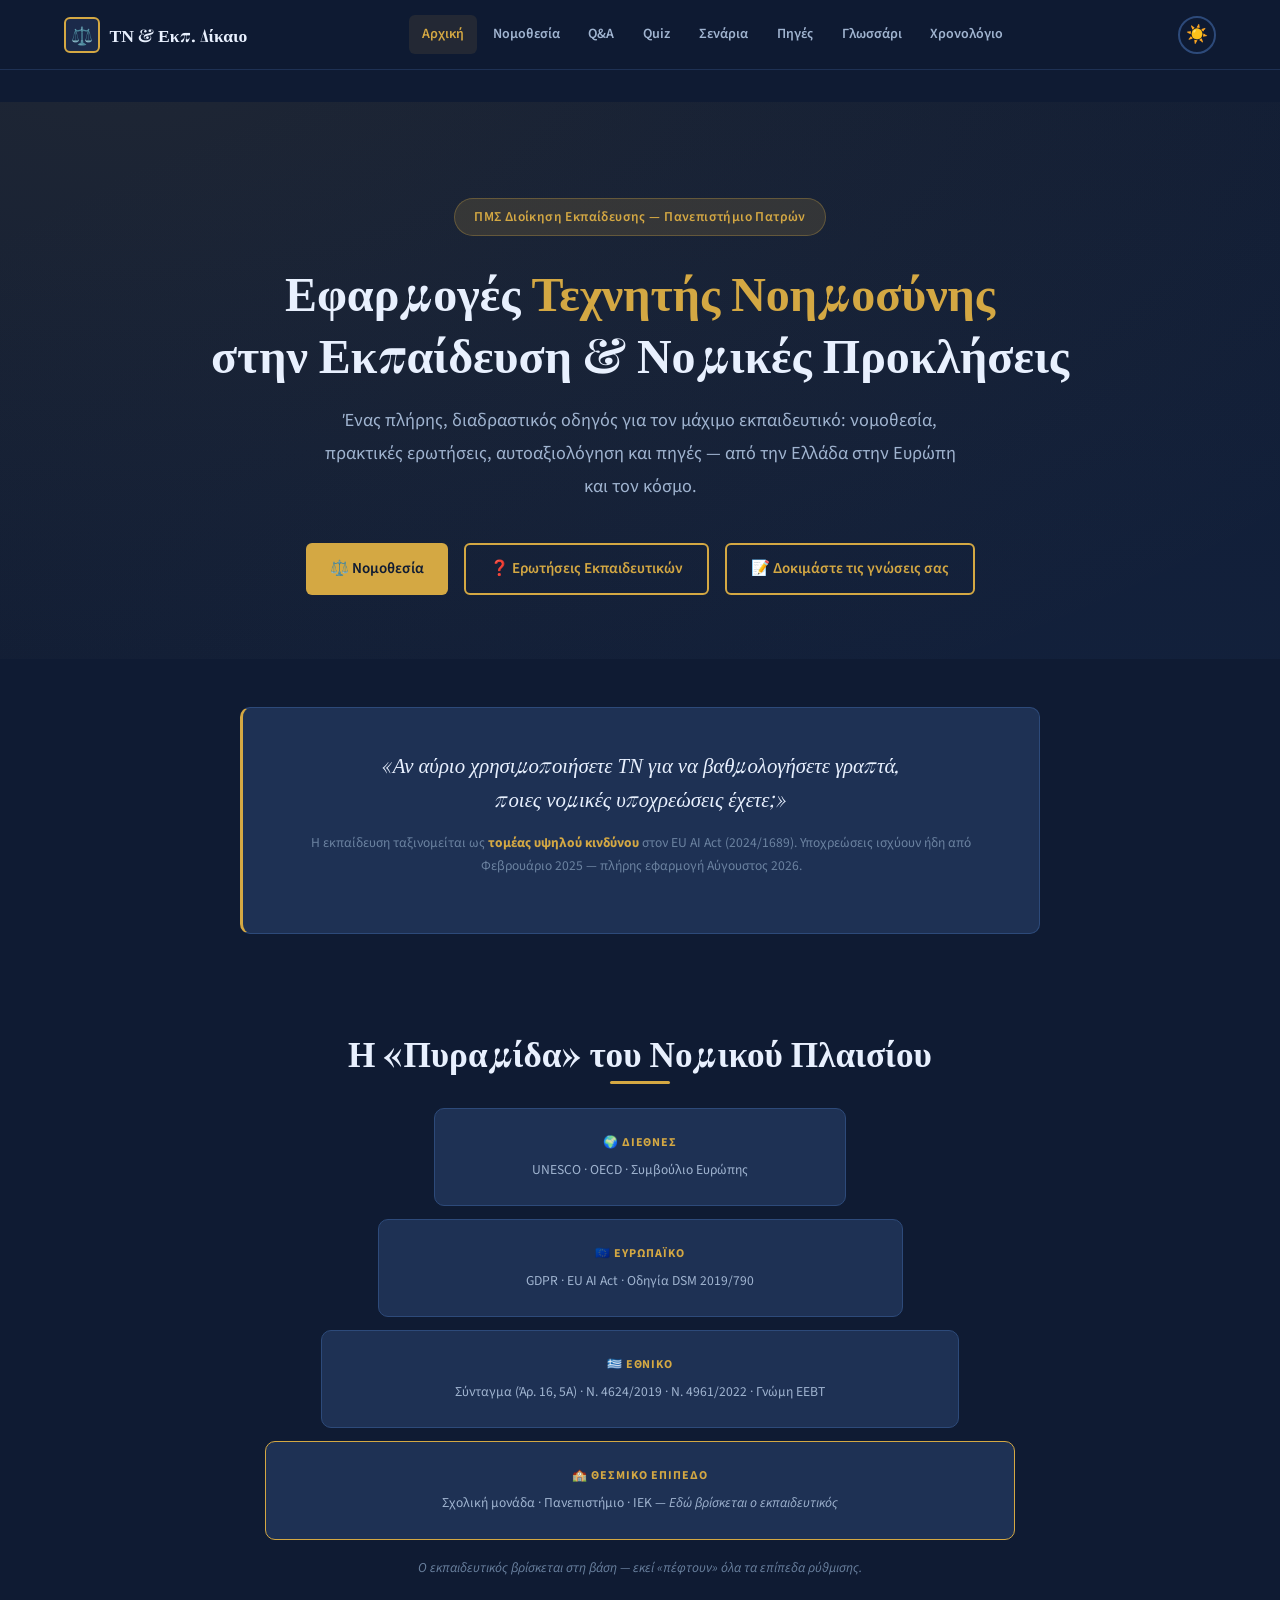
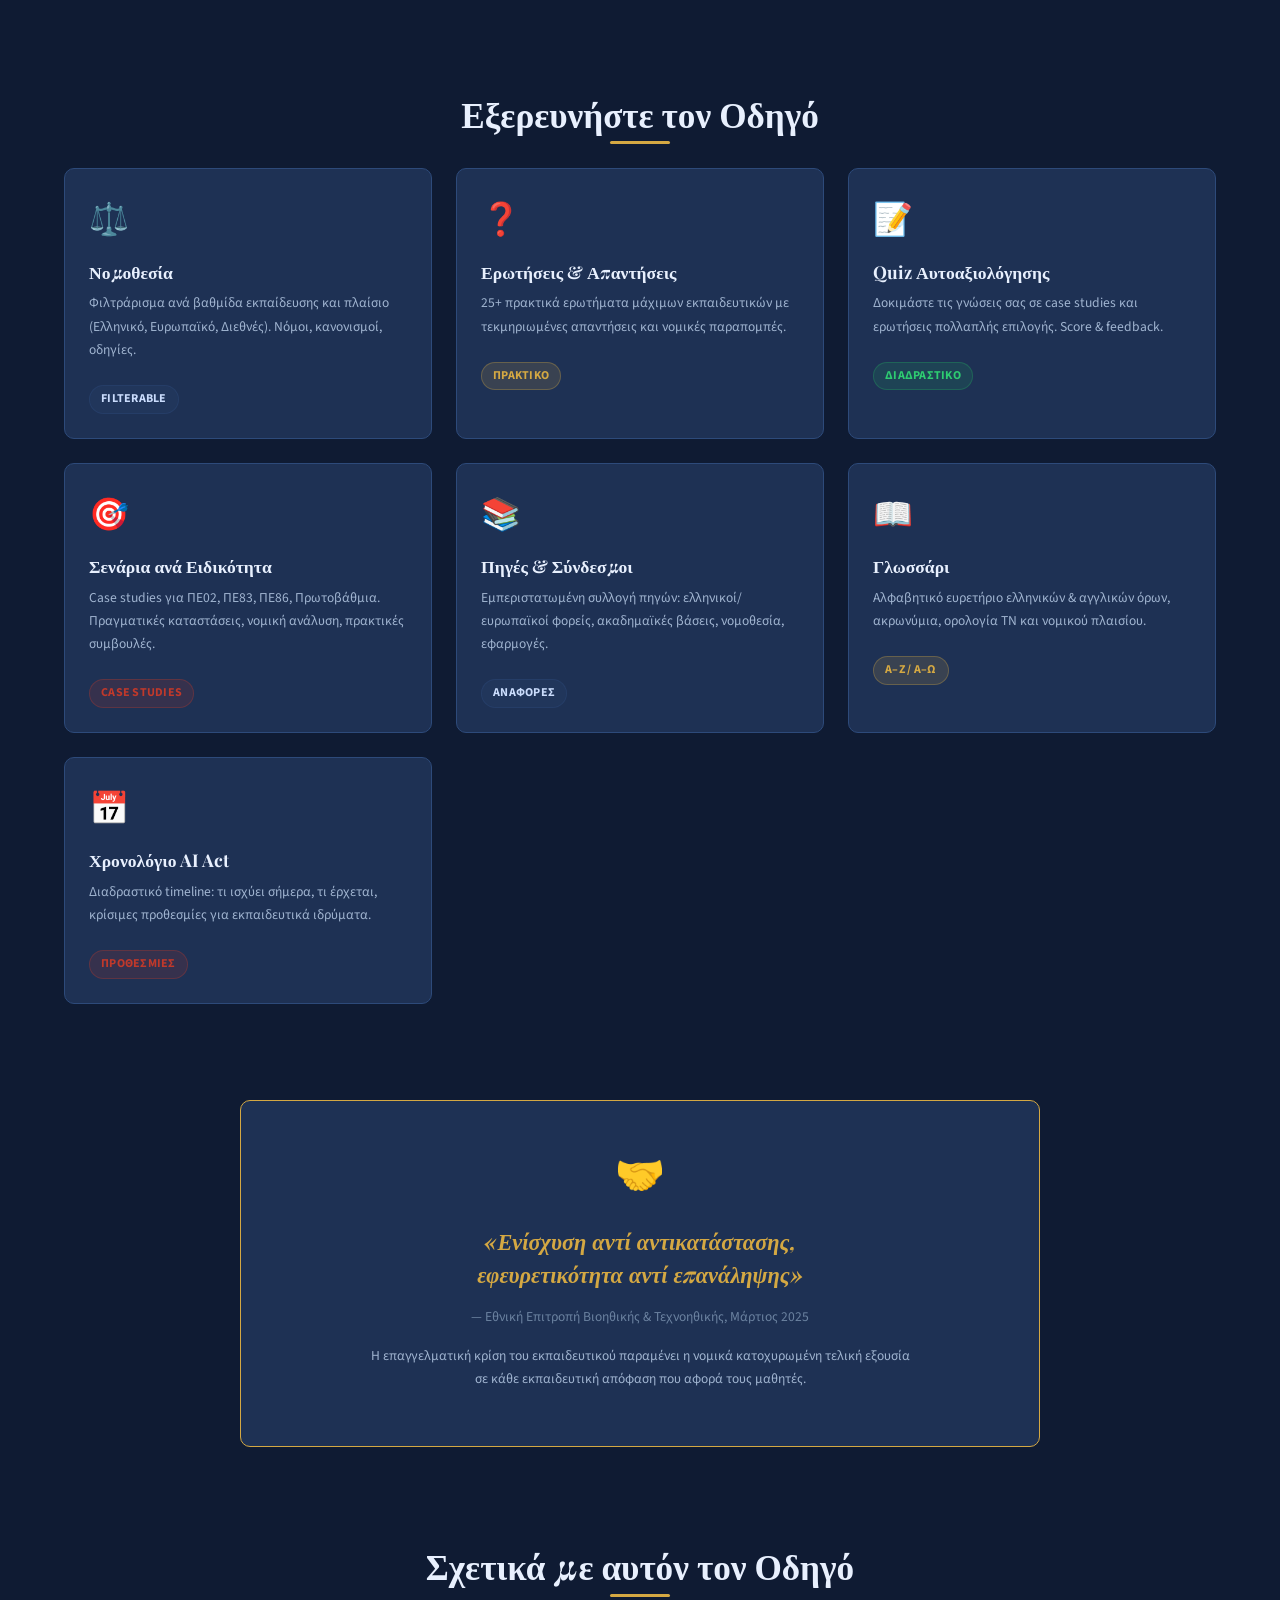
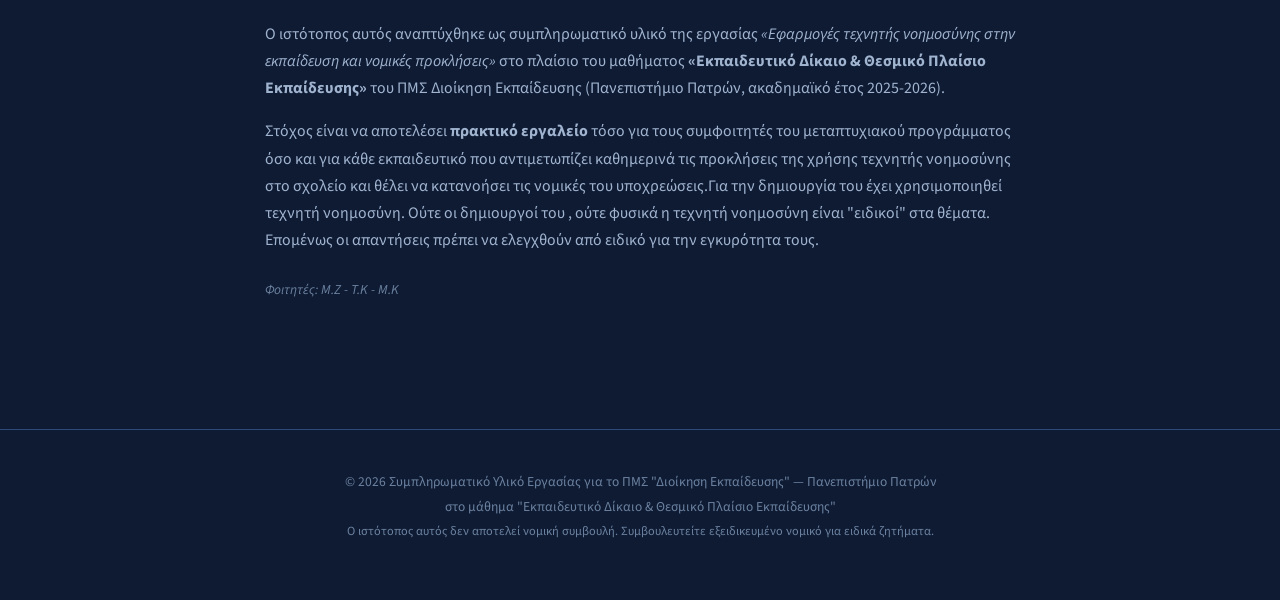
==== index.html @ 57ab8be8 "new update" ====
<!DOCTYPE html>
<html lang="el" data-theme="dark">
<head>
  <meta charset="UTF-8">
  <meta name="viewport" content="width=device-width, initial-scale=1.0">
  <title>ΤΝ & Εκπαιδευτικό Δίκαιο — Οδηγός για τον Μάχιμο Εκπαιδευτικό</title>
  <meta name="description" content="Διαδραστικός οδηγός νομικού πλαισίου τεχνητής νοημοσύνης στην εκπαίδευση. Νομοθεσία, Q&A, Quiz, Γλωσσάρι, Πηγές.">
  <link rel="stylesheet" href="css/style.css">
</head>
<body>

  <!-- ===== HEADER ===== -->
  <header class="site-header">
    <div class="header-inner">
      <a href="index.html" class="logo">
        <span class="logo-icon">⚖️</span>
        <span>ΤΝ & Εκπ. Δίκαιο</span>
      </a>
      <nav class="main-nav">
        <a href="index.html" class="active">Αρχική</a>
        <a href="legislation.html">Νομοθεσία</a>
        <a href="qa.html">Q&A</a>
        <a href="quiz.html">Quiz</a>
        <a href="scenarios.html">Σενάρια</a>
        <a href="resources.html">Πηγές</a>
        <a href="glossary.html">Γλωσσάρι</a>
        <a href="timeline.html">Χρονολόγιο</a>
      </nav>
      <button class="theme-toggle" aria-label="Εναλλαγή θέματος">☀️</button>
      <button class="hamburger" aria-label="Μενού">
        <span></span><span></span><span></span>
      </button>
    </div>
  </header>

  <!-- ===== ΚΥΡΙΟ ΠΕΡΙΕΧΟΜΕΝΟ ===== -->
  <main class="page-content">

    <!-- HERO -->
    <section class="hero">
      <div class="container hero-content">
        <div class="hero-badge">ΠΜΣ Διοίκηση Εκπαίδευσης — Πανεπιστήμιο Πατρών</div>
        <h1>Εφαρμογές <span class="highlight">Τεχνητής Νοημοσύνης</span><br>στην Εκπαίδευση &amp; Νομικές Προκλήσεις</h1>
        <p class="hero-subtitle">
          Ένας πλήρης, διαδραστικός οδηγός για τον μάχιμο εκπαιδευτικό: νομοθεσία, πρακτικές ερωτήσεις,
          αυτοαξιολόγηση και πηγές — από την Ελλάδα στην Ευρώπη και τον κόσμο.
        </p>
        <div style="display: flex; gap: 1rem; justify-content: center; flex-wrap: wrap;">
          <a href="legislation.html" class="btn btn-primary">⚖️ Νομοθεσία</a>
          <a href="qa.html" class="btn btn-outline">❓ Ερωτήσεις Εκπαιδευτικών</a>
          <a href="quiz.html" class="btn btn-outline">📝 Δοκιμάστε τις γνώσεις σας</a>
        </div>
      </div>
    </section>

    <!-- ΕΡΩΤΗΜΑ-ΠΡΟΚΛΗΣΗ -->
    <section class="section">
      <div class="container">
        <div class="card card-accent fade-in" style="max-width: 800px; margin: 0 auto; text-align: center; padding: 2.5rem;">
          <p style="font-family: var(--font-display); font-size: 1.3rem; font-style: italic; color: var(--text-primary); line-height: 1.6; margin-bottom: 1rem;">
            «Αν αύριο χρησιμοποιήσετε ΤΝ για να βαθμολογήσετε γραπτά,<br>ποιες νομικές υποχρεώσεις έχετε;»
          </p>
          <p class="text-sm text-muted">
            Η εκπαίδευση ταξινομείται ως <strong class="text-gold">τομέας υψηλού κινδύνου</strong> στον EU AI Act (2024/1689).
            Υποχρεώσεις ισχύουν ήδη από Φεβρουάριο 2025 — πλήρης εφαρμογή Αύγουστος 2026.
          </p>
        </div>
      </div>
    </section>

    <!-- ΠΥΡΑΜΙΔΑ ΝΟΜΙΚΟΥ ΠΛΑΙΣΙΟΥ -->
    <section class="section">
      <div class="container">
        <h2 class="section-title centered fade-in">Η «Πυραμίδα» του Νομικού Πλαισίου</h2>
        <div class="fade-in" style="max-width: 750px; margin: 0 auto;">
          <!-- Επίπεδα πυραμίδας -->
          <div style="display: flex; flex-direction: column; gap: 0.8rem; align-items: center;">
            <!-- Διεθνές -->
            <div class="card" style="width: 55%; text-align: center; border-color: var(--mid-blue);">
              <div style="font-size: 0.75rem; font-weight: 700; color: var(--gold); text-transform: uppercase; letter-spacing: 0.08em; margin-bottom: 0.3rem;">🌍 Διεθνές</div>
              <div class="text-sm" style="color: var(--text-secondary);">UNESCO · OECD · Συμβούλιο Ευρώπης</div>
            </div>
            <!-- Ευρωπαϊκό -->
            <div class="card" style="width: 70%; text-align: center; border-color: var(--mid-blue);">
              <div style="font-size: 0.75rem; font-weight: 700; color: var(--gold); text-transform: uppercase; letter-spacing: 0.08em; margin-bottom: 0.3rem;">🇪🇺 Ευρωπαϊκό</div>
              <div class="text-sm" style="color: var(--text-secondary);">GDPR · EU AI Act · Οδηγία DSM 2019/790</div>
            </div>
            <!-- Εθνικό -->
            <div class="card" style="width: 85%; text-align: center; border-color: var(--mid-blue);">
              <div style="font-size: 0.75rem; font-weight: 700; color: var(--gold); text-transform: uppercase; letter-spacing: 0.08em; margin-bottom: 0.3rem;">🇬🇷 Εθνικό</div>
              <div class="text-sm" style="color: var(--text-secondary);">Σύνταγμα (Άρ. 16, 5Α) · Ν. 4624/2019 · Ν. 4961/2022 · Γνώμη ΕΕΒΤ</div>
            </div>
            <!-- Θεσμικό -->
            <div class="card" style="width: 100%; text-align: center; border-color: var(--gold);">
              <div style="font-size: 0.75rem; font-weight: 700; color: var(--gold); text-transform: uppercase; letter-spacing: 0.08em; margin-bottom: 0.3rem;">🏫 Θεσμικό Επίπεδο</div>
              <div class="text-sm" style="color: var(--text-secondary);">Σχολική μονάδα · Πανεπιστήμιο · ΙΕΚ — <em>Εδώ βρίσκεται ο εκπαιδευτικός</em></div>
            </div>
          </div>
          <p class="text-sm text-muted text-center mt-2" style="font-style: italic;">
            Ο εκπαιδευτικός βρίσκεται στη βάση — εκεί «πέφτουν» όλα τα επίπεδα ρύθμισης.
          </p>
        </div>
      </div>
    </section>

    <!-- ΕΝΟΤΗΤΕΣ ΠΛΟΗΓΗΣΗΣ -->
    <section class="section">
      <div class="container">
        <h2 class="section-title centered fade-in">Εξερευνήστε τον Οδηγό</h2>
        <div class="card-grid-3 stagger">

          <!-- Νομοθεσία -->
          <a href="legislation.html" class="card" style="text-decoration: none;">
            <div style="font-size: 2rem; margin-bottom: 0.8rem;">⚖️</div>
            <h3 style="font-size: 1.1rem; margin-bottom: 0.5rem;">Νομοθεσία</h3>
            <p class="text-sm">Φιλτράρισμα ανά βαθμίδα εκπαίδευσης και πλαίσιο (Ελληνικό, Ευρωπαϊκό, Διεθνές). Νόμοι, κανονισμοί, οδηγίες.</p>
            <span class="badge badge-info mt-1">Filterable</span>
          </a>

          <!-- Q&A -->
          <a href="qa.html" class="card" style="text-decoration: none;">
            <div style="font-size: 2rem; margin-bottom: 0.8rem;">❓</div>
            <h3 style="font-size: 1.1rem; margin-bottom: 0.5rem;">Ερωτήσεις & Απαντήσεις</h3>
            <p class="text-sm">25+ πρακτικά ερωτήματα μάχιμων εκπαιδευτικών με τεκμηριωμένες απαντήσεις και νομικές παραπομπές.</p>
            <span class="badge badge-obligation mt-1">Πρακτικό</span>
          </a>

          <!-- Quiz -->
          <a href="quiz.html" class="card" style="text-decoration: none;">
            <div style="font-size: 2rem; margin-bottom: 0.8rem;">📝</div>
            <h3 style="font-size: 1.1rem; margin-bottom: 0.5rem;">Quiz Αυτοαξιολόγησης</h3>
            <p class="text-sm">Δοκιμάστε τις γνώσεις σας σε case studies και ερωτήσεις πολλαπλής επιλογής. Score & feedback.</p>
            <span class="badge badge-green mt-1">Διαδραστικό</span>
          </a>

          <!-- Σενάρια ανά Ειδικότητα -->
          <a href="scenarios.html" class="card" style="text-decoration: none;">
            <div style="font-size: 2rem; margin-bottom: 0.8rem;">🎯</div>
            <h3 style="font-size: 1.1rem; margin-bottom: 0.5rem;">Σενάρια ανά Ειδικότητα</h3>
            <p class="text-sm">Case studies για ΠΕ02, ΠΕ83, ΠΕ86, Πρωτοβάθμια. Πραγματικές καταστάσεις, νομική ανάλυση, πρακτικές συμβουλές.</p>
            <span class="badge badge-high-risk mt-1">Case Studies</span>
          </a>

          <!-- Πηγές -->
          <a href="resources.html" class="card" style="text-decoration: none;">
            <div style="font-size: 2rem; margin-bottom: 0.8rem;">📚</div>
            <h3 style="font-size: 1.1rem; margin-bottom: 0.5rem;">Πηγές & Σύνδεσμοι</h3>
            <p class="text-sm">Εμπεριστατωμένη συλλογή πηγών: ελληνικοί/ευρωπαϊκοί φορείς, ακαδημαϊκές βάσεις, νομοθεσία, εφαρμογές.</p>
            <span class="badge badge-info mt-1">Αναφορές</span>
          </a>

          <!-- Γλωσσάρι -->
          <a href="glossary.html" class="card" style="text-decoration: none;">
            <div style="font-size: 2rem; margin-bottom: 0.8rem;">📖</div>
            <h3 style="font-size: 1.1rem; margin-bottom: 0.5rem;">Γλωσσάρι</h3>
            <p class="text-sm">Αλφαβητικό ευρετήριο ελληνικών & αγγλικών όρων, ακρωνύμια, ορολογία ΤΝ και νομικού πλαισίου.</p>
            <span class="badge badge-obligation mt-1">A–Z / Α–Ω</span>
          </a>

          <!-- Χρονολόγιο -->
          <a href="timeline.html" class="card" style="text-decoration: none;">
            <div style="font-size: 2rem; margin-bottom: 0.8rem;">📅</div>
            <h3 style="font-size: 1.1rem; margin-bottom: 0.5rem;">Χρονολόγιο AI Act</h3>
            <p class="text-sm">Διαδραστικό timeline: τι ισχύει σήμερα, τι έρχεται, κρίσιμες προθεσμίες για εκπαιδευτικά ιδρύματα.</p>
            <span class="badge badge-high-risk mt-1">Προθεσμίες</span>
          </a>

        </div>
      </div>
    </section>

    <!-- ΚΕΝΤΡΙΚΗ ΑΡΧΗ -->
    <section class="section">
      <div class="container">
        <div class="card fade-in" style="max-width: 800px; margin: 0 auto; text-align: center; padding: 2.5rem; border-color: var(--gold);">
          <div style="font-size: 2.5rem; margin-bottom: 1rem;">🤝</div>
          <h3 style="font-family: var(--font-display); font-size: 1.4rem; font-style: italic; color: var(--gold); margin-bottom: 0.8rem; line-height: 1.5;">
            «Ενίσχυση αντί αντικατάστασης,<br>εφευρετικότητα αντί επανάληψης»
          </h3>
          <p class="text-sm text-muted">
            — Εθνική Επιτροπή Βιοηθικής & Τεχνοηθικής, Μάρτιος 2025
          </p>
          <p class="text-sm mt-2" style="color: var(--text-secondary); max-width: 550px; margin-left: auto; margin-right: auto;">
            Η επαγγελματική κρίση του εκπαιδευτικού παραμένει η νομικά κατοχυρωμένη
            τελική εξουσία σε κάθε εκπαιδευτική απόφαση που αφορά τους μαθητές.
          </p>
        </div>
      </div>
    </section>

    <!-- ΣΧΕΤΙΚΑ ΜΕ ΤΗΝ ΕΡΓΑΣΙΑ -->
    <section class="section">
      <div class="container">
        <h2 class="section-title centered fade-in">Σχετικά με αυτόν τον Οδηγό</h2>
        <div class="fade-in" style="max-width: 750px; margin: 0 auto;">
          <p>
            Ο ιστότοπος αυτός αναπτύχθηκε ως συμπληρωματικό υλικό της εργασίας
            <em>«Εφαρμογές τεχνητής νοημοσύνης στην εκπαίδευση και νομικές προκλήσεις»</em>
            στο πλαίσιο του μαθήματος <strong>«Εκπαιδευτικό Δίκαιο & Θεσμικό Πλαίσιο Εκπαίδευσης»</strong>
            του ΠΜΣ Διοίκηση Εκπαίδευσης (Πανεπιστήμιο Πατρών, ακαδημαϊκό έτος 2025-2026).
          </p>
          <p>
            Στόχος είναι να αποτελέσει <strong>πρακτικό εργαλείο</strong> τόσο για τους συμφοιτητές του μεταπτυχιακού
            προγράμματος όσο και για κάθε εκπαιδευτικό που αντιμετωπίζει καθημερινά τις προκλήσεις
            της χρήσης τεχνητής νοημοσύνης στο σχολείο και θέλει να κατανοήσει τις νομικές του υποχρεώσεις.Για την δημιουργία του έχει χρησιμοποιηθεί τεχνητή νοημοσύνη. Ούτε οι δημιουργοί του , ούτε  φυσικά η τεχνητή νοημοσύνη είναι "ειδικοί" στα θέματα. Επομένως οι απαντήσεις  πρέπει να ελεγχθούν από ειδικό για την εγκυρότητα τους.
          </p>
          <p class="text-sm text-muted" style="margin-top: 1.5rem; font-style: italic;">
            <!-- Διδάσκουσα: Νίκη Γεωργιάδου, Αναπληρώτρια Καθηγήτρια Πανεπιστημίου Πατρών<br> -->
            <!-- Φοιτητές: Μαρίνα Ζάχου — Μιχάλης Κεσσόγλου · Μάιος 2026 -->
            Φοιτητές: Μ.Ζ - Τ.Κ - Μ.Κ
          </p>
        </div>
      </div>
    </section>

  </main>

  <!-- ===== FOOTER ===== -->
  <footer class="site-footer">
    <div class="container">
      <p class="footer-text">
        © 2026 Συμπληρωματικό Υλικό  Εργασίας για το ΠΜΣ "Διοίκηση Εκπαίδευσης" — Πανεπιστήμιο Πατρών<br>
        στο μάθημα "Εκπαιδευτικό Δίκαιο & Θεσμικό Πλαίσιο Εκπαίδευσης"<br>
        <span class="text-xs">Ο ιστότοπος αυτός δεν αποτελεί νομική συμβουλή. Συμβουλευτείτε εξειδικευμένο νομικό για ειδικά ζητήματα.</span>
      </p>
    </div>
  </footer>

  <!-- Back to top -->
  <button class="back-to-top" aria-label="Πίσω στην κορυφή">↑</button>

  <!-- Scripts -->
  <script src="js/main.js"></script>
</body>
</html>
---- css/style.css ----
/* ============================================================
   ΤΝ & Εκπαιδευτικό Δίκαιο — Κοινό Stylesheet
   Playfair Display (τίτλοι) + Source Sans 3 (body)
   Dark/Light θέμα με CSS custom properties
   ============================================================ */

/* --- Google Fonts Import --- */
@import url('https://fonts.googleapis.com/css2?family=Playfair+Display:ital,wght@0,400;0,700;0,900;1,400;1,700&family=Source+Sans+3:ital,wght@0,300;0,400;0,600;0,700;1,400&display=swap');

/* --- CSS Custom Properties: Dark Theme (default) --- */
:root {
  /* Χρώματα βάσης */
  --navy: #1B2A4A;
  --dark-navy: #0F1B33;
  --mid-blue: #2D4A7A;
  --light-blue: #CADCFC;
  --ice: #E8F0FE;
  --gold: #D4A843;
  --gold-dark: #B8912F;
  --gold-light: #E8C96A;
  --red: #C0392B;
  --green: #27AE60;
  --green-light: #2ECC71;

  /* Χρώματα θέματος (dark default) */
  --bg-primary: #0F1B33;
  --bg-secondary: #1B2A4A;
  --bg-card: #1E3154;
  --bg-card-hover: #243A5E;
  --bg-input: #162440;
  --text-primary: #E8F0FE;
  --text-secondary: #A0B4D0;
  --text-muted: #6B82A0;
  --border-color: #2D4A7A;
  --border-light: #1E3154;
  --shadow-color: rgba(0, 0, 0, 0.3);
  --overlay: rgba(15, 27, 51, 0.95);

  /* Τυπογραφία */
  --font-display: 'Playfair Display', Georgia, serif;
  --font-body: 'Source Sans 3', 'Segoe UI', sans-serif;

  /* Μεγέθη */
  --header-height: 70px;
  --max-width: 1200px;
  --radius-sm: 6px;
  --radius-md: 10px;
  --radius-lg: 16px;

  /* Transitions */
  --transition-fast: 0.2s ease;
  --transition-med: 0.35s ease;
  --transition-slow: 0.5s ease;
}

/* --- Light Theme Override --- */
[data-theme="light"] {
  --bg-primary: #F4F6FA;
  --bg-secondary: #FFFFFF;
  --bg-card: #FFFFFF;
  --bg-card-hover: #F0F4FF;
  --bg-input: #FFFFFF;
  --text-primary: #1A202C;
  --text-secondary: #4A5568;
  --text-muted: #7B8794;
  --border-color: #D6DEE8;
  --border-light: #E8EDF4;
  --shadow-color: rgba(0, 0, 0, 0.08);
  --overlay: rgba(255, 255, 255, 0.95);
}

/* ============================================================
   RESET & ΒΑΣΙΚΑ
   ============================================================ */
*, *::before, *::after {
  margin: 0;
  padding: 0;
  box-sizing: border-box;
}

html {
  scroll-behavior: smooth;
  font-size: 16px;
  scroll-padding-top: var(--header-height);
}

body {
  font-family: var(--font-body);
  background-color: var(--bg-primary);
  color: var(--text-primary);
  line-height: 1.7;
  transition: background-color var(--transition-med), color var(--transition-med);
  min-height: 100vh;
}

/* Επιλογή κειμένου */
::selection {
  background: var(--gold);
  color: var(--dark-navy);
}

/* Σύνδεσμοι */
a {
  color: var(--gold);
  text-decoration: none;
  transition: color var(--transition-fast);
}
a:hover {
  color: var(--gold-light);
}

/* Εικόνες */
img {
  max-width: 100%;
  display: block;
}

/* ============================================================
   ΤΥΠΟΓΡΑΦΙΑ
   ============================================================ */
h1, h2, h3, h4, h5, h6 {
  font-family: var(--font-display);
  font-weight: 700;
  line-height: 1.3;
  color: var(--text-primary);
}

h1 { font-size: clamp(2rem, 4vw, 3rem); }
h2 { font-size: clamp(1.5rem, 3vw, 2.2rem); }
h3 { font-size: clamp(1.2rem, 2.5vw, 1.6rem); }
h4 { font-size: 1.15rem; }

p {
  margin-bottom: 1rem;
  color: var(--text-secondary);
}

/* Χρυσή υπογράμμιση τίτλων */
.section-title {
  position: relative;
  display: inline-block;
  margin-bottom: 2rem;
}
.section-title::after {
  content: '';
  position: absolute;
  bottom: -8px;
  left: 0;
  width: 60px;
  height: 3px;
  background: var(--gold);
  border-radius: 2px;
}
.section-title.centered {
  display: block;
  text-align: center;
}
.section-title.centered::after {
  left: 50%;
  transform: translateX(-50%);
}

/* ============================================================
   HEADER & NAVIGATION
   ============================================================ */
.site-header {
  position: fixed;
  top: 0;
  left: 0;
  right: 0;
  height: var(--header-height);
  background: var(--overlay);
  backdrop-filter: blur(12px);
  -webkit-backdrop-filter: blur(12px);
  border-bottom: 1px solid var(--border-light);
  z-index: 1000;
  transition: background var(--transition-med);
}

.header-inner {
  max-width: var(--max-width);
  margin: 0 auto;
  padding: 0 1.5rem;
  height: 100%;
  display: flex;
  align-items: center;
  justify-content: space-between;
}

/* Λογότυπο */
.logo {
  display: flex;
  align-items: center;
  gap: 0.6rem;
  font-family: var(--font-display);
  font-weight: 700;
  font-size: 1.1rem;
  color: var(--text-primary);
  text-decoration: none;
}
.logo-icon {
  width: 36px;
  height: 36px;
  background: var(--navy);
  border: 2px solid var(--gold);
  border-radius: var(--radius-sm);
  display: flex;
  align-items: center;
  justify-content: center;
  font-size: 1.1rem;
}
[data-theme="light"] .logo-icon {
  background: var(--gold);
}

/* Πλοήγηση */
.main-nav {
  display: flex;
  align-items: center;
  gap: 0.2rem;
}
.main-nav a {
  padding: 0.5rem 0.8rem;
  font-size: 0.88rem;
  font-weight: 600;
  color: var(--text-secondary);
  border-radius: var(--radius-sm);
  transition: all var(--transition-fast);
  white-space: nowrap;
}
.main-nav a:hover,
.main-nav a.active {
  color: var(--gold);
  background: rgba(212, 168, 67, 0.1);
}

/* Theme Toggle */
.theme-toggle {
  background: none;
  border: 2px solid var(--border-color);
  border-radius: 50%;
  width: 38px;
  height: 38px;
  cursor: pointer;
  display: flex;
  align-items: center;
  justify-content: center;
  font-size: 1.1rem;
  color: var(--text-secondary);
  transition: all var(--transition-fast);
  flex-shrink: 0;
}
.theme-toggle:hover {
  border-color: var(--gold);
  color: var(--gold);
}

/* Hamburger (mobile) */
.hamburger {
  display: none;
  flex-direction: column;
  gap: 5px;
  cursor: pointer;
  background: none;
  border: none;
  padding: 4px;
}
.hamburger span {
  width: 24px;
  height: 2px;
  background: var(--text-primary);
  border-radius: 2px;
  transition: all var(--transition-fast);
}
.hamburger.active span:nth-child(1) {
  transform: rotate(45deg) translate(5px, 5px);
}
.hamburger.active span:nth-child(2) {
  opacity: 0;
}
.hamburger.active span:nth-child(3) {
  transform: rotate(-45deg) translate(5px, -5px);
}

/* ============================================================
   LAYOUT
   ============================================================ */
.container {
  max-width: var(--max-width);
  margin: 0 auto;
  padding: 0 1.5rem;
}

.page-content {
  padding-top: calc(var(--header-height) + 2rem);
  padding-bottom: 4rem;
  min-height: 100vh;
}

/* Sections */
.section {
  padding: 3rem 0;
}

/* ============================================================
   HERO SECTION
   ============================================================ */
.hero {
  padding: 6rem 0 4rem;
  text-align: center;
  position: relative;
  overflow: hidden;
}
.hero::before {
  content: '';
  position: absolute;
  top: -50%;
  left: -50%;
  width: 200%;
  height: 200%;
  background: radial-gradient(ellipse at 30% 20%, rgba(212, 168, 67, 0.08) 0%, transparent 60%),
              radial-gradient(ellipse at 70% 80%, rgba(45, 74, 122, 0.12) 0%, transparent 60%);
  pointer-events: none;
}
.hero-content {
  position: relative;
  z-index: 1;
}
.hero-badge {
  display: inline-block;
  padding: 0.4rem 1.2rem;
  background: rgba(212, 168, 67, 0.15);
  border: 1px solid rgba(212, 168, 67, 0.3);
  border-radius: 50px;
  font-size: 0.85rem;
  font-weight: 600;
  color: var(--gold);
  margin-bottom: 1.5rem;
  letter-spacing: 0.03em;
}
.hero h1 {
  margin-bottom: 1.2rem;
}
.hero h1 .highlight {
  color: var(--gold);
}
.hero-subtitle {
  font-size: 1.15rem;
  color: var(--text-secondary);
  max-width: 650px;
  margin: 0 auto 2.5rem;
  line-height: 1.8;
}

/* ============================================================
   CARDS
   ============================================================ */
.card {
  background: var(--bg-card);
  border: 1px solid var(--border-color);
  border-radius: var(--radius-md);
  padding: 1.5rem;
  transition: all var(--transition-med);
  position: relative;
  overflow: hidden;
}
.card:hover {
  background: var(--bg-card-hover);
  border-color: var(--gold);
  transform: translateY(-3px);
  box-shadow: 0 8px 30px var(--shadow-color);
}

/* Card με χρυσή γραμμή αριστερά */
.card-accent {
  border-left: 3px solid var(--gold);
}

/* Card grid */
.card-grid {
  display: grid;
  grid-template-columns: repeat(auto-fill, minmax(320px, 1fr));
  gap: 1.5rem;
}
.card-grid-3 {
  display: grid;
  grid-template-columns: repeat(auto-fill, minmax(280px, 1fr));
  gap: 1.5rem;
}

/* ============================================================
   BADGES
   ============================================================ */
.badge {
  display: inline-block;
  padding: 0.2rem 0.7rem;
  border-radius: 50px;
  font-size: 0.75rem;
  font-weight: 700;
  letter-spacing: 0.02em;
  text-transform: uppercase;
}
.badge-high-risk {
  background: rgba(192, 57, 43, 0.15);
  color: var(--red);
  border: 1px solid rgba(192, 57, 43, 0.3);
}
.badge-prohibited {
  background: rgba(192, 57, 43, 0.25);
  color: #E74C3C;
  border: 1px solid rgba(231, 76, 60, 0.4);
}
.badge-obligation {
  background: rgba(212, 168, 67, 0.15);
  color: var(--gold);
  border: 1px solid rgba(212, 168, 67, 0.3);
}
.badge-info {
  background: rgba(45, 74, 122, 0.2);
  color: var(--light-blue);
  border: 1px solid rgba(45, 74, 122, 0.4);
}
.badge-green {
  background: rgba(39, 174, 96, 0.15);
  color: var(--green-light);
  border: 1px solid rgba(39, 174, 96, 0.3);
}
.badge-sm {
  font-size: 0.68rem;
  padding: 0.15rem 0.5rem;
}

/* ============================================================
   BUTTONS
   ============================================================ */
.btn {
  display: inline-flex;
  align-items: center;
  gap: 0.5rem;
  padding: 0.7rem 1.5rem;
  border-radius: var(--radius-sm);
  font-family: var(--font-body);
  font-weight: 600;
  font-size: 0.95rem;
  cursor: pointer;
  transition: all var(--transition-fast);
  border: none;
  text-decoration: none;
}
.btn-primary {
  background: var(--gold);
  color: var(--dark-navy);
}
.btn-primary:hover {
  background: var(--gold-light);
  color: var(--dark-navy);
  transform: translateY(-2px);
  box-shadow: 0 4px 15px rgba(212, 168, 67, 0.3);
}
.btn-outline {
  background: transparent;
  color: var(--gold);
  border: 2px solid var(--gold);
}
.btn-outline:hover {
  background: var(--gold);
  color: var(--dark-navy);
}
.btn-sm {
  padding: 0.4rem 1rem;
  font-size: 0.85rem;
}

/* ============================================================
   FILTERS & TABS
   ============================================================ */
.filter-bar {
  display: flex;
  flex-wrap: wrap;
  gap: 0.5rem;
  margin-bottom: 2rem;
}
.filter-tag {
  padding: 0.4rem 1rem;
  border-radius: 50px;
  font-size: 0.85rem;
  font-weight: 600;
  cursor: pointer;
  border: 1px solid var(--border-color);
  background: transparent;
  color: var(--text-secondary);
  transition: all var(--transition-fast);
  font-family: var(--font-body);
}
.filter-tag:hover,
.filter-tag.active {
  border-color: var(--gold);
  color: var(--gold);
  background: rgba(212, 168, 67, 0.1);
}

.tabs {
  display: flex;
  gap: 0;
  border-bottom: 2px solid var(--border-color);
  margin-bottom: 2rem;
  overflow-x: auto;
}
.tab {
  padding: 0.8rem 1.5rem;
  font-weight: 600;
  font-size: 0.9rem;
  color: var(--text-muted);
  cursor: pointer;
  border-bottom: 2px solid transparent;
  margin-bottom: -2px;
  transition: all var(--transition-fast);
  white-space: nowrap;
  background: none;
  border-top: none;
  border-left: none;
  border-right: none;
  font-family: var(--font-body);
}
.tab:hover,
.tab.active {
  color: var(--gold);
  border-bottom-color: var(--gold);
}

/* ============================================================
   ACCORDION (Q&A)
   ============================================================ */
.accordion-item {
  border: 1px solid var(--border-color);
  border-radius: var(--radius-md);
  margin-bottom: 0.75rem;
  overflow: hidden;
  transition: border-color var(--transition-fast);
}
.accordion-item.open {
  border-color: var(--gold);
}
.accordion-header {
  width: 100%;
  padding: 1.1rem 1.5rem;
  display: flex;
  justify-content: space-between;
  align-items: center;
  gap: 1rem;
  background: var(--bg-card);
  border: none;
  cursor: pointer;
  font-family: var(--font-body);
  font-size: 1rem;
  font-weight: 600;
  color: var(--text-primary);
  text-align: left;
  transition: background var(--transition-fast);
}
.accordion-header:hover {
  background: var(--bg-card-hover);
}
.accordion-icon {
  font-size: 1.2rem;
  transition: transform var(--transition-fast);
  flex-shrink: 0;
  color: var(--gold);
}
.accordion-item.open .accordion-icon {
  transform: rotate(45deg);
}
.accordion-body {
  max-height: 0;
  overflow: hidden;
  transition: max-height var(--transition-med);
}
.accordion-content {
  padding: 0 1.5rem 1.5rem;
  color: var(--text-secondary);
  line-height: 1.8;
}
.accordion-content .law-ref {
  display: inline-block;
  font-size: 0.82rem;
  font-weight: 600;
  color: var(--gold);
  background: rgba(212, 168, 67, 0.1);
  padding: 0.15rem 0.5rem;
  border-radius: 4px;
  margin-top: 0.5rem;
}

/* ============================================================
   SEARCH INPUT
   ============================================================ */
.search-wrapper {
  position: relative;
  margin-bottom: 2rem;
}
.search-input {
  width: 100%;
  padding: 0.9rem 1.2rem 0.9rem 3rem;
  background: var(--bg-input);
  border: 2px solid var(--border-color);
  border-radius: var(--radius-md);
  font-family: var(--font-body);
  font-size: 1rem;
  color: var(--text-primary);
  transition: border-color var(--transition-fast);
  outline: none;
}
.search-input::placeholder {
  color: var(--text-muted);
}
.search-input:focus {
  border-color: var(--gold);
}
.search-icon {
  position: absolute;
  left: 1rem;
  top: 50%;
  transform: translateY(-50%);
  color: var(--text-muted);
  font-size: 1.1rem;
}

/* ============================================================
   QUIZ COMPONENTS
   ============================================================ */
.quiz-progress {
  width: 100%;
  height: 6px;
  background: var(--border-color);
  border-radius: 3px;
  margin-bottom: 2rem;
  overflow: hidden;
}
.quiz-progress-fill {
  height: 100%;
  background: linear-gradient(90deg, var(--gold), var(--gold-light));
  border-radius: 3px;
  transition: width var(--transition-med);
}

.quiz-option {
  display: block;
  width: 100%;
  padding: 1rem 1.2rem;
  margin-bottom: 0.6rem;
  background: var(--bg-card);
  border: 2px solid var(--border-color);
  border-radius: var(--radius-md);
  cursor: pointer;
  font-family: var(--font-body);
  font-size: 0.95rem;
  color: var(--text-primary);
  text-align: left;
  transition: all var(--transition-fast);
}
.quiz-option:hover:not(.selected):not(.correct):not(.wrong) {
  border-color: var(--gold);
  background: var(--bg-card-hover);
}
.quiz-option.selected {
  border-color: var(--mid-blue);
  background: rgba(45, 74, 122, 0.15);
}
.quiz-option.correct {
  border-color: var(--green);
  background: rgba(39, 174, 96, 0.12);
}
.quiz-option.wrong {
  border-color: var(--red);
  background: rgba(192, 57, 43, 0.12);
}

.quiz-feedback {
  padding: 1rem 1.2rem;
  border-radius: var(--radius-md);
  margin-top: 1rem;
  font-size: 0.95rem;
  line-height: 1.7;
  display: none;
}
.quiz-feedback.correct {
  display: block;
  background: rgba(39, 174, 96, 0.1);
  border: 1px solid rgba(39, 174, 96, 0.3);
  color: var(--green-light);
}
.quiz-feedback.wrong {
  display: block;
  background: rgba(192, 57, 43, 0.1);
  border: 1px solid rgba(192, 57, 43, 0.3);
  color: #E88;
}

.quiz-score {
  text-align: center;
  padding: 3rem 2rem;
}
.quiz-score .score-number {
  font-family: var(--font-display);
  font-size: 4rem;
  font-weight: 900;
  color: var(--gold);
  line-height: 1;
}
.quiz-score .score-label {
  font-size: 1.1rem;
  color: var(--text-secondary);
  margin-top: 0.5rem;
}

/* ============================================================
   TIMELINE
   ============================================================ */
.timeline {
  position: relative;
  padding: 2rem 0;
}
.timeline::before {
  content: '';
  position: absolute;
  left: 24px;
  top: 0;
  bottom: 0;
  width: 3px;
  background: var(--border-color);
  border-radius: 2px;
}
.timeline-item {
  position: relative;
  padding-left: 60px;
  margin-bottom: 2.5rem;
}
.timeline-dot {
  position: absolute;
  left: 14px;
  top: 4px;
  width: 22px;
  height: 22px;
  border-radius: 50%;
  background: var(--bg-primary);
  border: 3px solid var(--gold);
  z-index: 2;
  transition: all var(--transition-fast);
}
.timeline-item.active .timeline-dot {
  background: var(--gold);
  box-shadow: 0 0 0 6px rgba(212, 168, 67, 0.2);
}
.timeline-item.past .timeline-dot {
  background: var(--mid-blue);
  border-color: var(--mid-blue);
}
.timeline-date {
  font-family: var(--font-display);
  font-weight: 700;
  font-size: 1rem;
  color: var(--gold);
  margin-bottom: 0.3rem;
}
.timeline-card {
  background: var(--bg-card);
  border: 1px solid var(--border-color);
  border-radius: var(--radius-md);
  padding: 1.2rem 1.5rem;
}

/* ============================================================
   GLOSSARY
   ============================================================ */
.alpha-nav {
  display: flex;
  flex-wrap: wrap;
  gap: 0.3rem;
  margin-bottom: 2rem;
  justify-content: center;
}
.alpha-nav button {
  width: 36px;
  height: 36px;
  border: 1px solid var(--border-color);
  border-radius: var(--radius-sm);
  background: transparent;
  color: var(--text-secondary);
  font-weight: 700;
  font-size: 0.85rem;
  cursor: pointer;
  transition: all var(--transition-fast);
  font-family: var(--font-body);
}
.alpha-nav button:hover,
.alpha-nav button.active {
  border-color: var(--gold);
  color: var(--gold);
  background: rgba(212, 168, 67, 0.1);
}

.glossary-term {
  font-family: var(--font-display);
  font-weight: 700;
  font-size: 1.1rem;
  color: var(--text-primary);
}
.glossary-en {
  font-style: italic;
  color: var(--gold);
  font-size: 0.9rem;
}
.glossary-acronym {
  font-weight: 700;
  font-size: 0.8rem;
  color: var(--text-muted);
  letter-spacing: 0.05em;
}

/* ============================================================
   RESOURCES / LINKS
   ============================================================ */
.resource-link {
  display: flex;
  align-items: flex-start;
  gap: 0.8rem;
  padding: 0.8rem 0;
  border-bottom: 1px solid var(--border-light);
  transition: all var(--transition-fast);
}
.resource-link:last-child {
  border-bottom: none;
}
.resource-link:hover {
  padding-left: 0.5rem;
}
.resource-link .link-icon {
  flex-shrink: 0;
  width: 28px;
  height: 28px;
  border-radius: var(--radius-sm);
  background: rgba(212, 168, 67, 0.1);
  display: flex;
  align-items: center;
  justify-content: center;
  font-size: 0.8rem;
  color: var(--gold);
  margin-top: 2px;
}
.resource-link .link-text {
  flex: 1;
}
.resource-link .link-title {
  font-weight: 600;
  color: var(--text-primary);
  font-size: 0.95rem;
}
.resource-link .link-desc {
  font-size: 0.82rem;
  color: var(--text-muted);
  margin-top: 0.15rem;
}

/* ============================================================
   FOOTER
   ============================================================ */
.site-footer {
  border-top: 1px solid var(--border-color);
  padding: 2.5rem 0;
  text-align: center;
}
.footer-text {
  font-size: 0.85rem;
  color: var(--text-muted);
  line-height: 1.8;
}
.footer-text a {
  color: var(--gold);
}

/* ============================================================
   BACK TO TOP
   ============================================================ */
.back-to-top {
  position: fixed;
  bottom: 2rem;
  right: 2rem;
  width: 44px;
  height: 44px;
  border-radius: 50%;
  background: var(--gold);
  color: var(--dark-navy);
  border: none;
  cursor: pointer;
  font-size: 1.2rem;
  display: flex;
  align-items: center;
  justify-content: center;
  opacity: 0;
  visibility: hidden;
  transform: translateY(10px);
  transition: all var(--transition-med);
  z-index: 900;
  box-shadow: 0 4px 15px rgba(212, 168, 67, 0.3);
}
.back-to-top.visible {
  opacity: 1;
  visibility: visible;
  transform: translateY(0);
}
.back-to-top:hover {
  transform: translateY(-3px);
}

/* ============================================================
   ANIMATIONS (Fade-in on scroll)
   ============================================================ */
.fade-in {
  opacity: 0;
  transform: translateY(20px);
  transition: opacity 0.6s ease, transform 0.6s ease;
}
.fade-in.visible {
  opacity: 1;
  transform: translateY(0);
}

/* Stagger children */
.stagger > * {
  opacity: 0;
  transform: translateY(15px);
  transition: opacity 0.5s ease, transform 0.5s ease;
}
.stagger.visible > *:nth-child(1) { transition-delay: 0.05s; opacity: 1; transform: translateY(0); }
.stagger.visible > *:nth-child(2) { transition-delay: 0.1s; opacity: 1; transform: translateY(0); }
.stagger.visible > *:nth-child(3) { transition-delay: 0.15s; opacity: 1; transform: translateY(0); }
.stagger.visible > *:nth-child(4) { transition-delay: 0.2s; opacity: 1; transform: translateY(0); }
.stagger.visible > *:nth-child(5) { transition-delay: 0.25s; opacity: 1; transform: translateY(0); }
.stagger.visible > *:nth-child(6) { transition-delay: 0.3s; opacity: 1; transform: translateY(0); }
.stagger.visible > *:nth-child(7) { transition-delay: 0.35s; opacity: 1; transform: translateY(0); }
.stagger.visible > *:nth-child(8) { transition-delay: 0.4s; opacity: 1; transform: translateY(0); }
.stagger.visible > *:nth-child(n+9) { transition-delay: 0.45s; opacity: 1; transform: translateY(0); }

/* ============================================================
   UTILITIES
   ============================================================ */
.text-gold { color: var(--gold); }
.text-muted { color: var(--text-muted); }
.text-center { text-align: center; }
.text-sm { font-size: 0.85rem; }
.text-xs { font-size: 0.78rem; }
.mt-1 { margin-top: 0.5rem; }
.mt-2 { margin-top: 1rem; }
.mt-3 { margin-top: 1.5rem; }
.mt-4 { margin-top: 2rem; }
.mb-1 { margin-bottom: 0.5rem; }
.mb-2 { margin-bottom: 1rem; }
.mb-3 { margin-bottom: 1.5rem; }
.flex-between {
  display: flex;
  justify-content: space-between;
  align-items: center;
}
.gap-1 { gap: 0.5rem; }
.gap-2 { gap: 1rem; }
.no-results {
  text-align: center;
  padding: 3rem;
  color: var(--text-muted);
  font-style: italic;
}

/* ============================================================
   RESPONSIVE
   ============================================================ */
@media (max-width: 900px) {
  .main-nav {
    display: none;
    position: fixed;
    top: var(--header-height);
    left: 0;
    right: 0;
    bottom: 0;
    background: var(--overlay);
    flex-direction: column;
    padding: 2rem 1.5rem;
    gap: 0.3rem;
    overflow-y: auto;
  }
  .main-nav.open {
    display: flex;
  }
  .main-nav a {
    font-size: 1.05rem;
    padding: 0.8rem 1rem;
  }
  .hamburger {
    display: flex;
  }
  .card-grid {
    grid-template-columns: 1fr;
  }
  .hero {
    padding: 4rem 0 3rem;
  }
  .timeline::before {
    left: 16px;
  }
  .timeline-item {
    padding-left: 46px;
  }
  .timeline-dot {
    left: 7px;
    width: 18px;
    height: 18px;
  }
}

@media (max-width: 600px) {
  :root {
    --header-height: 60px;
  }
  h1 { font-size: 1.8rem; }
  h2 { font-size: 1.4rem; }
  .container {
    padding: 0 1rem;
  }
  .filter-bar {
    gap: 0.4rem;
  }
  .filter-tag {
    font-size: 0.78rem;
    padding: 0.3rem 0.7rem;
  }
}

/* ============================================================
   PRINT
   ============================================================ */
@media print {
  .site-header, .back-to-top, .hamburger, .theme-toggle {
    display: none !important;
  }
  body {
    background: white;
    color: black;
  }
  .page-content {
    padding-top: 0;
  }
}
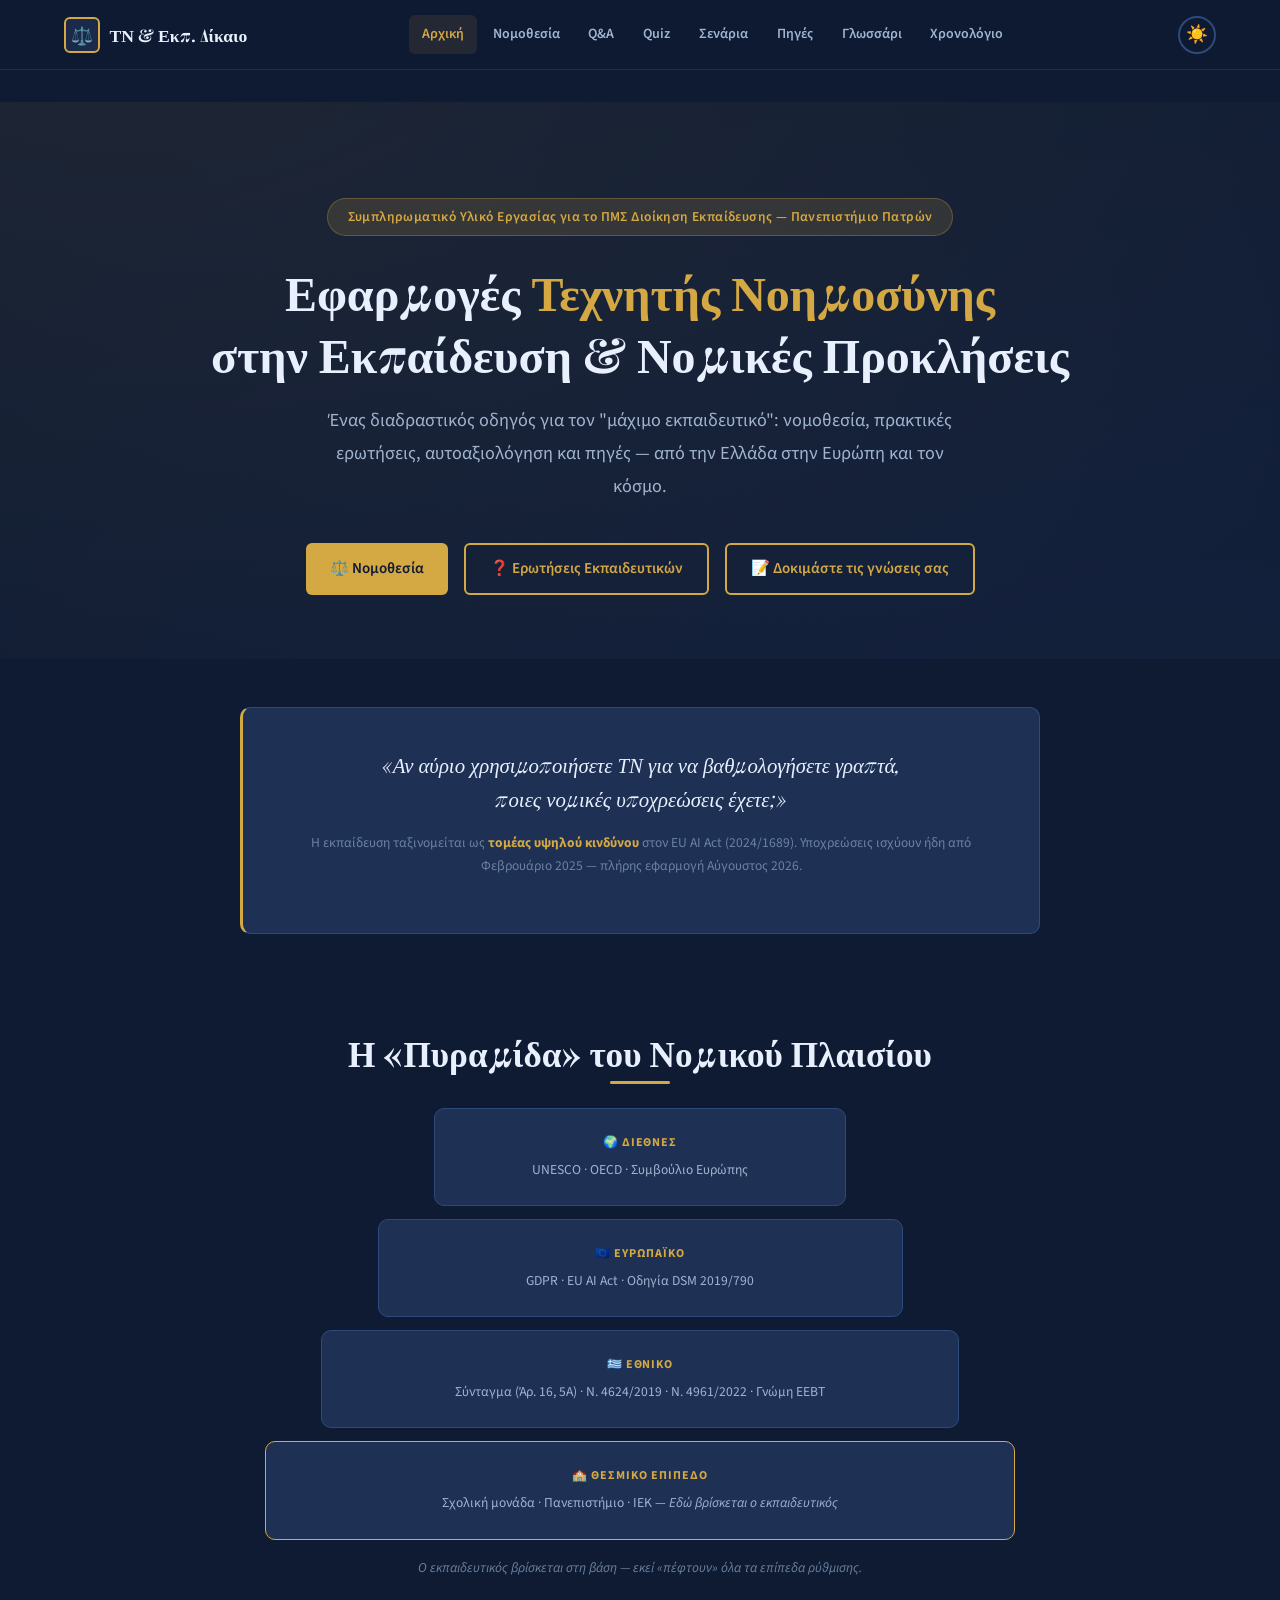
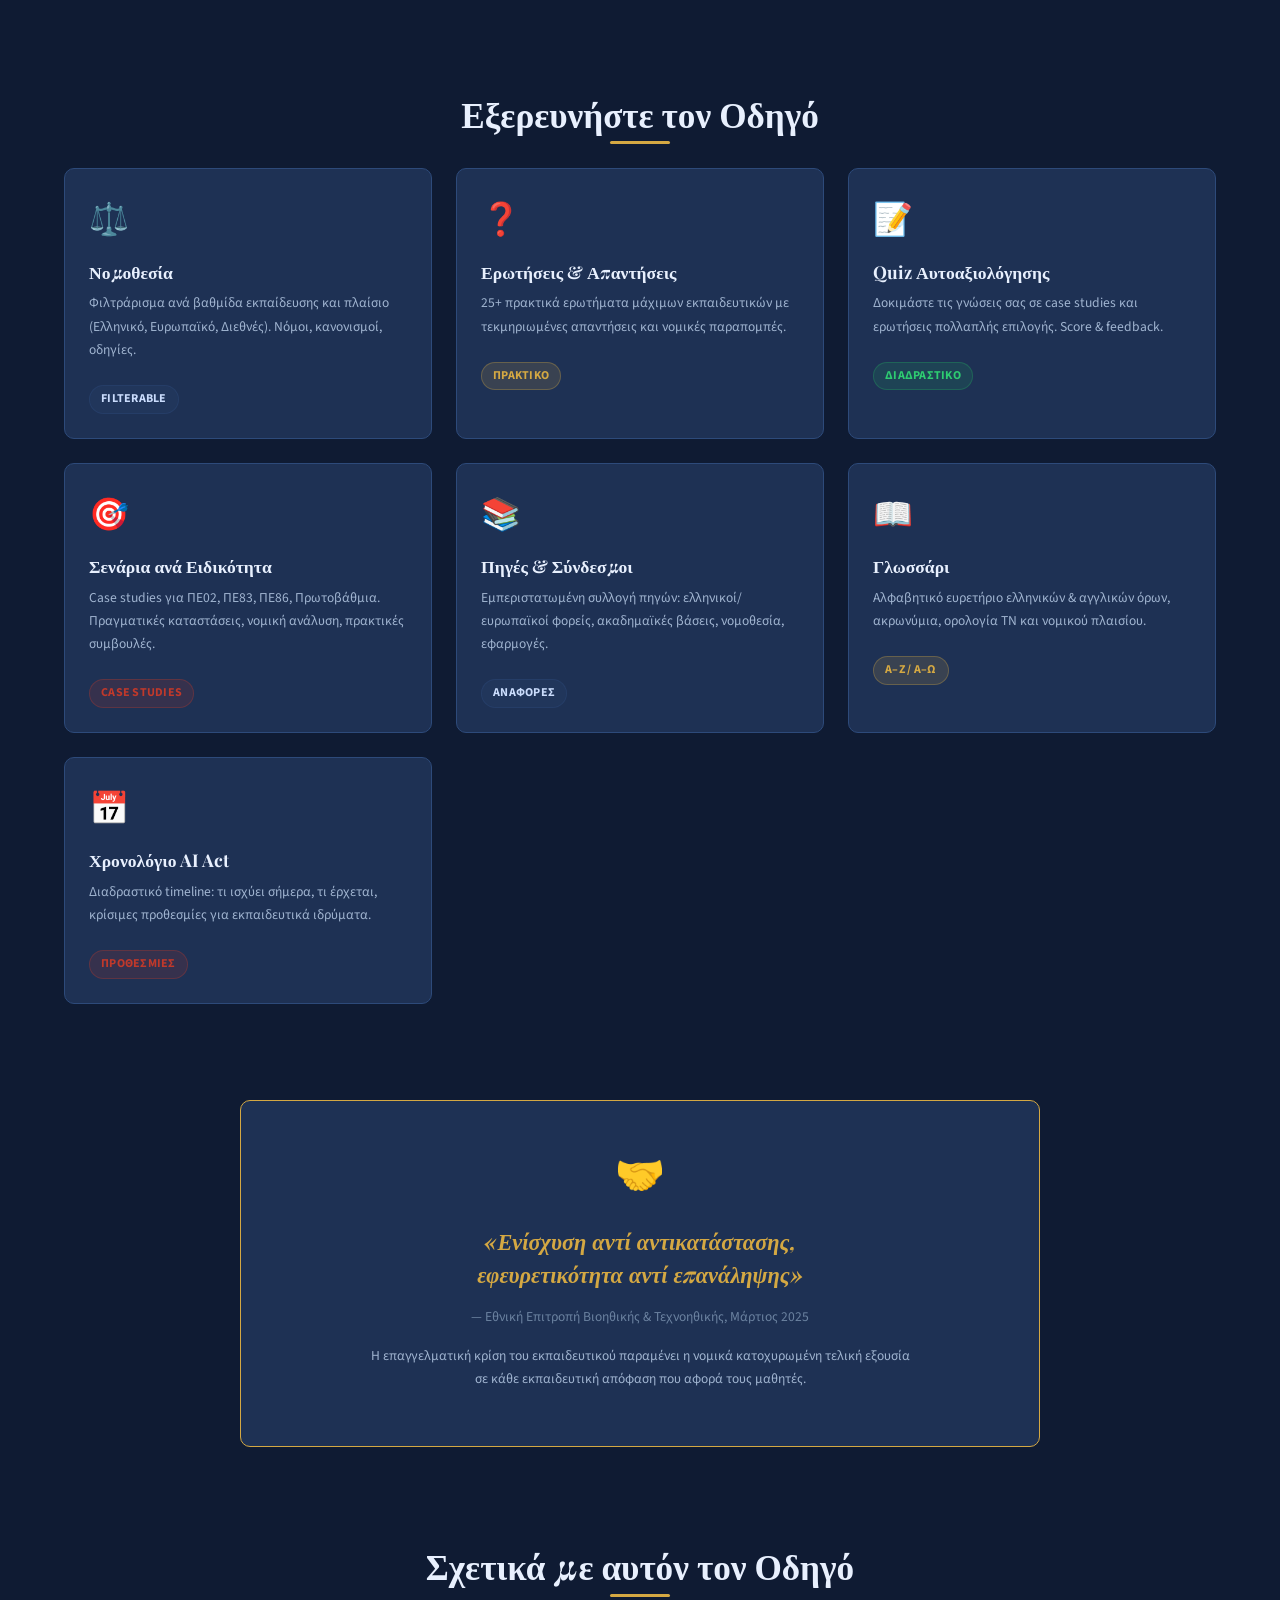
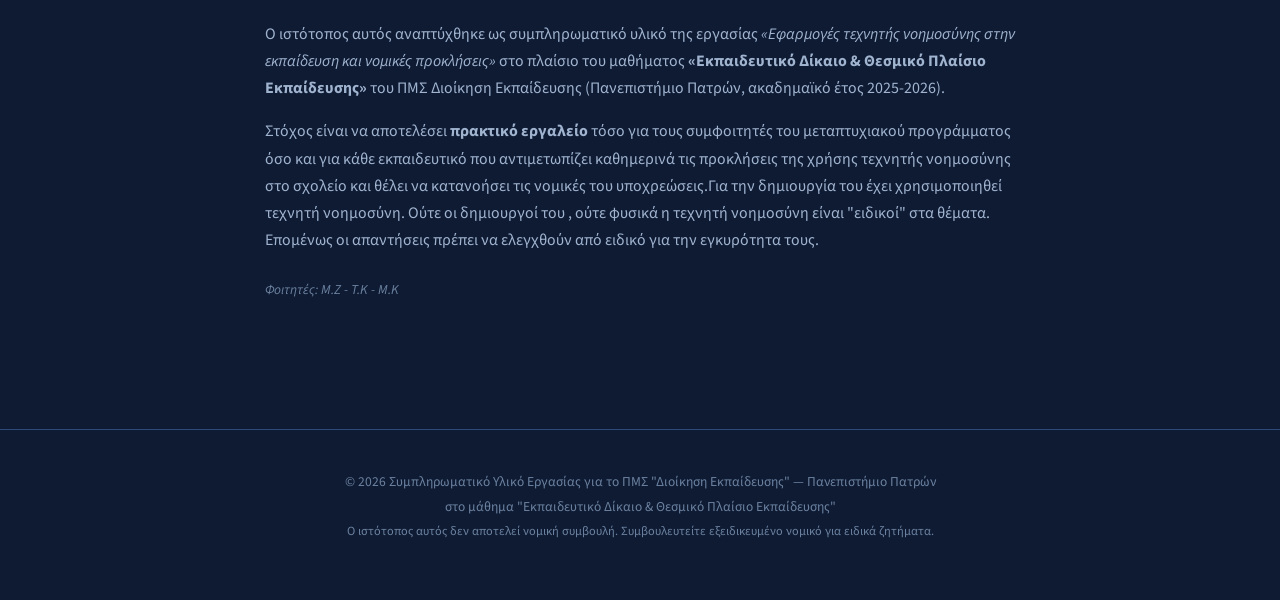
==== commit 949b4989: "ff" ====
--- a/index.html
+++ b/index.html
@@ -39,10 +39,10 @@
     <!-- HERO -->
     <section class="hero">
       <div class="container hero-content">
-        <div class="hero-badge">ΠΜΣ Διοίκηση Εκπαίδευσης — Πανεπιστήμιο Πατρών</div>
+        <div class="hero-badge">Συμπληρωματικό Υλικό  Εργασίας για το ΠΜΣ Διοίκηση Εκπαίδευσης — Πανεπιστήμιο Πατρών</div>
         <h1>Εφαρμογές <span class="highlight">Τεχνητής Νοημοσύνης</span><br>στην Εκπαίδευση &amp; Νομικές Προκλήσεις</h1>
         <p class="hero-subtitle">
-          Ένας πλήρης, διαδραστικός οδηγός για τον μάχιμο εκπαιδευτικό: νομοθεσία, πρακτικές ερωτήσεις,
+          Ένας  διαδραστικός οδηγός για τον "μάχιμο εκπαιδευτικό": νομοθεσία, πρακτικές ερωτήσεις,
           αυτοαξιολόγηση και πηγές — από την Ελλάδα στην Ευρώπη και τον κόσμο.
         </p>
         <div style="display: flex; gap: 1rem; justify-content: center; flex-wrap: wrap;">
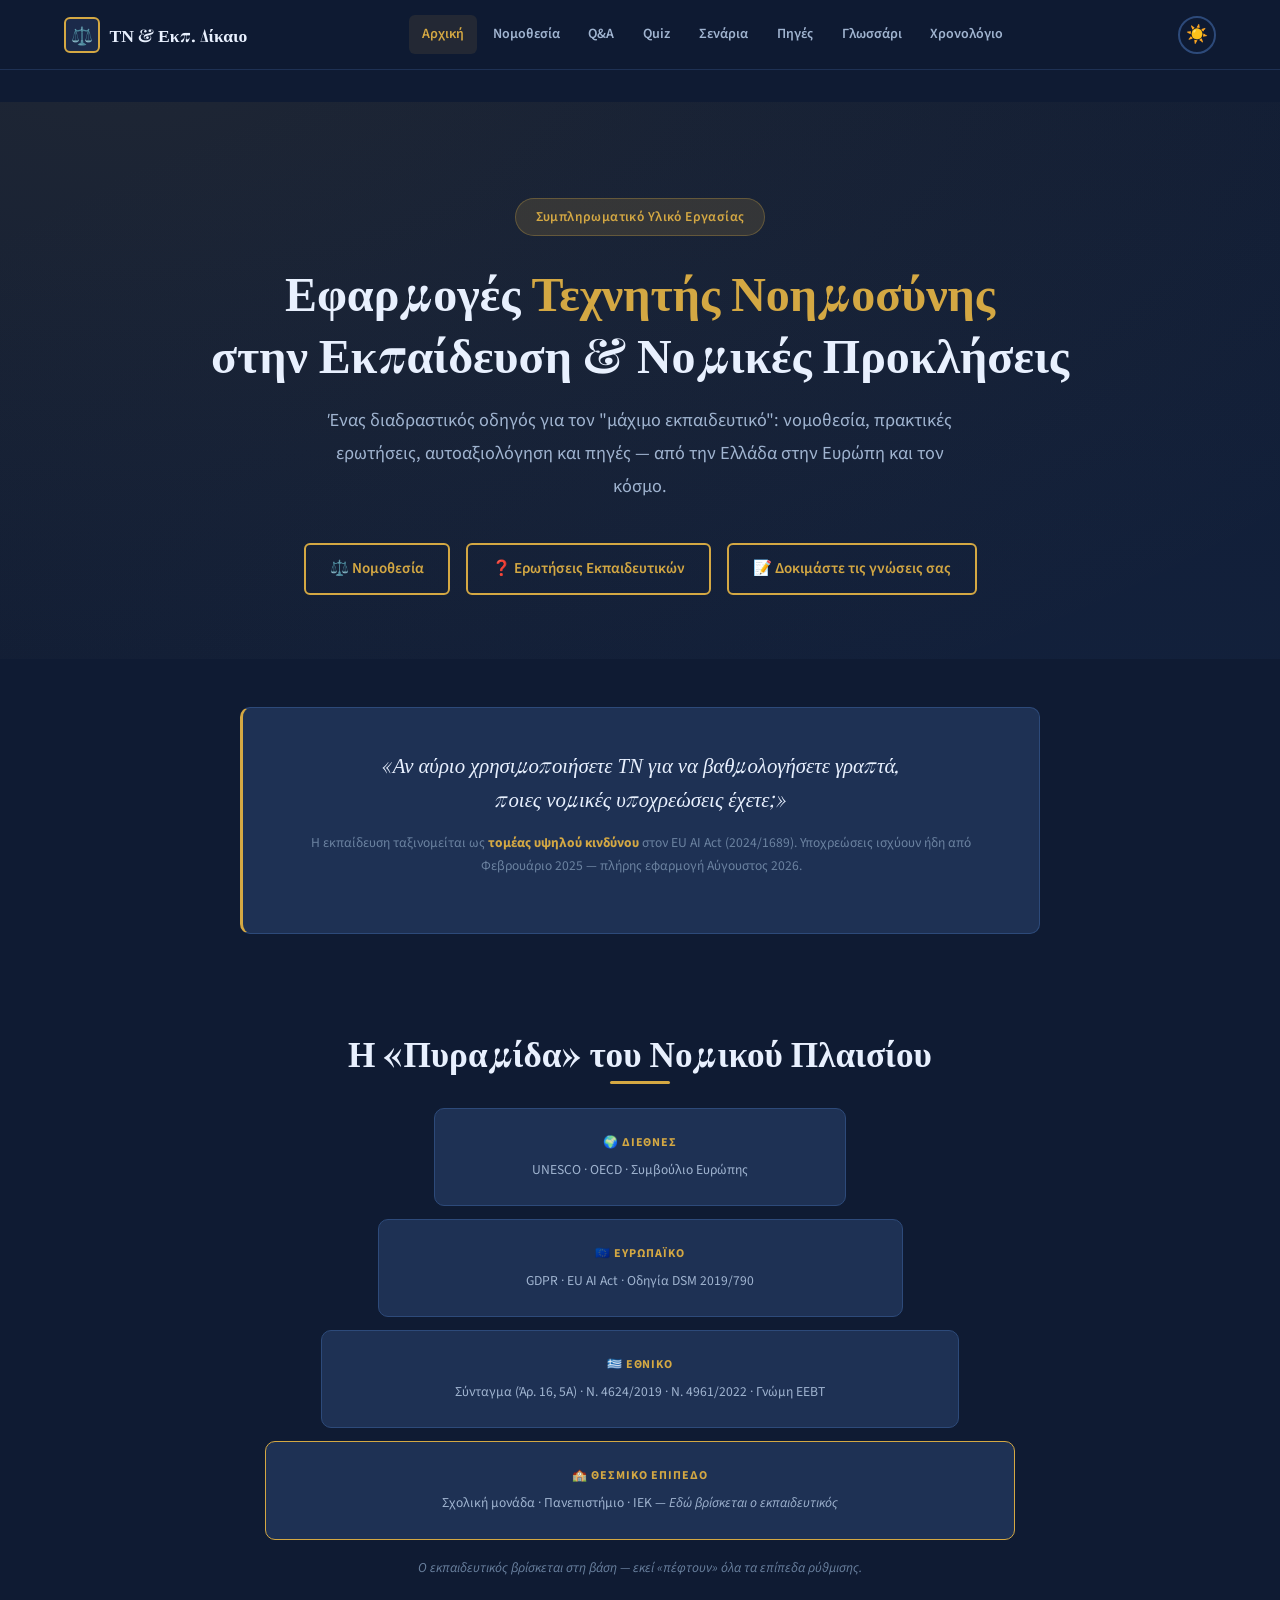
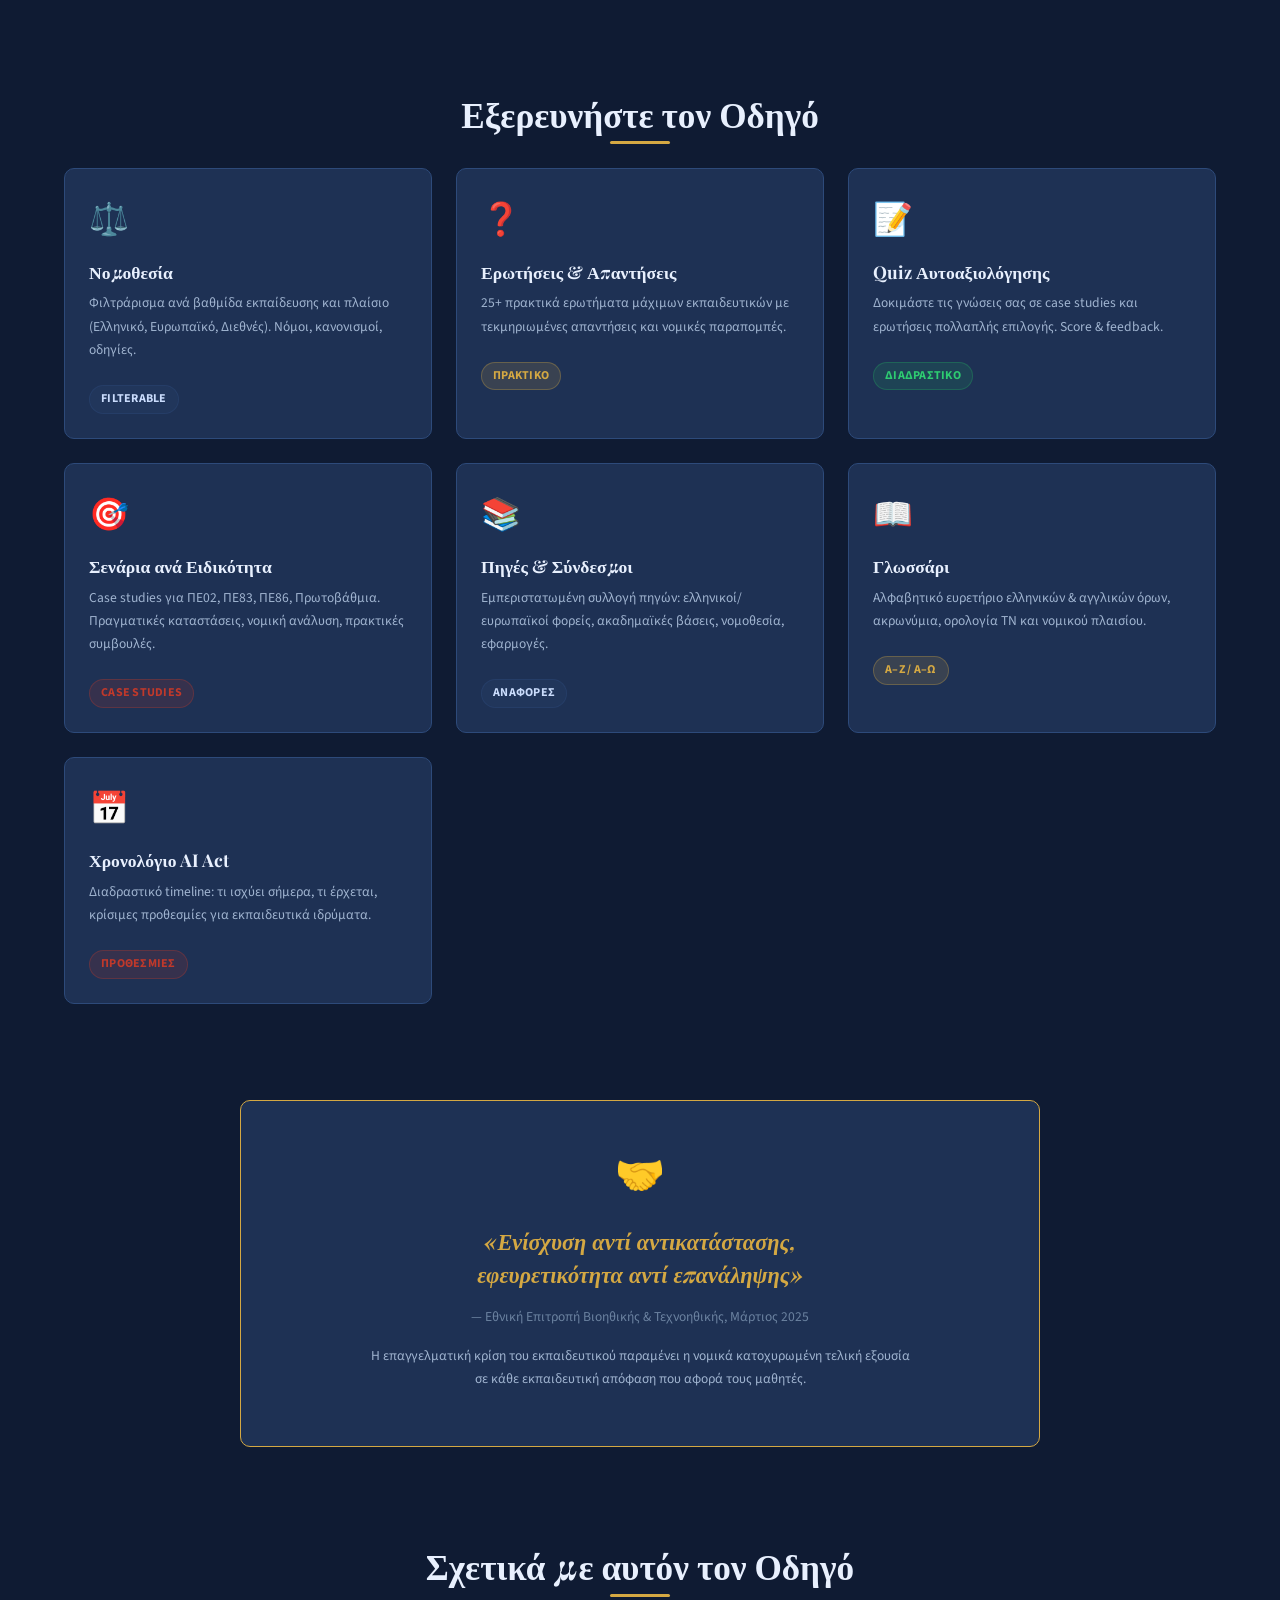
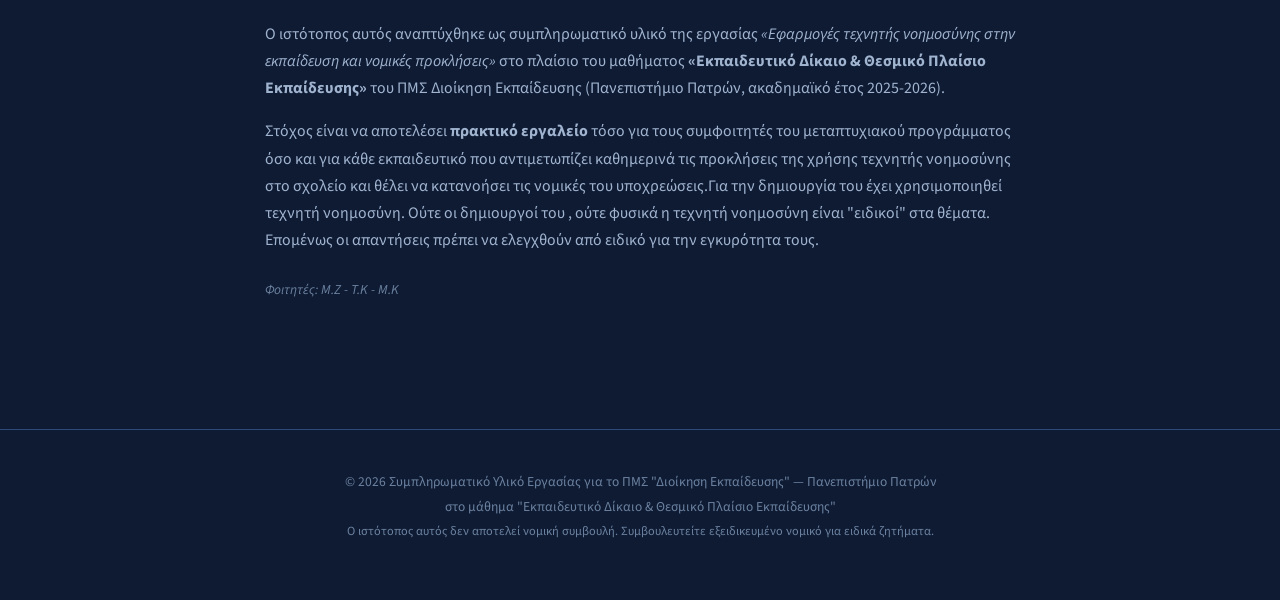
==== commit 6ffda3f3: "ff2" ====
--- a/index.html
+++ b/index.html
@@ -39,14 +39,14 @@
     <!-- HERO -->
     <section class="hero">
       <div class="container hero-content">
-        <div class="hero-badge">Συμπληρωματικό Υλικό  Εργασίας για το ΠΜΣ Διοίκηση Εκπαίδευσης — Πανεπιστήμιο Πατρών</div>
+        <div class="hero-badge">Συμπληρωματικό Υλικό  Εργασίας  </div>
         <h1>Εφαρμογές <span class="highlight">Τεχνητής Νοημοσύνης</span><br>στην Εκπαίδευση &amp; Νομικές Προκλήσεις</h1>
         <p class="hero-subtitle">
           Ένας  διαδραστικός οδηγός για τον "μάχιμο εκπαιδευτικό": νομοθεσία, πρακτικές ερωτήσεις,
           αυτοαξιολόγηση και πηγές — από την Ελλάδα στην Ευρώπη και τον κόσμο.
         </p>
         <div style="display: flex; gap: 1rem; justify-content: center; flex-wrap: wrap;">
-          <a href="legislation.html" class="btn btn-primary">⚖️ Νομοθεσία</a>
+          <a href="legislation.html" class="btn btn-outline">⚖️ Νομοθεσία</a>
           <a href="qa.html" class="btn btn-outline">❓ Ερωτήσεις Εκπαιδευτικών</a>
           <a href="quiz.html" class="btn btn-outline">📝 Δοκιμάστε τις γνώσεις σας</a>
         </div>
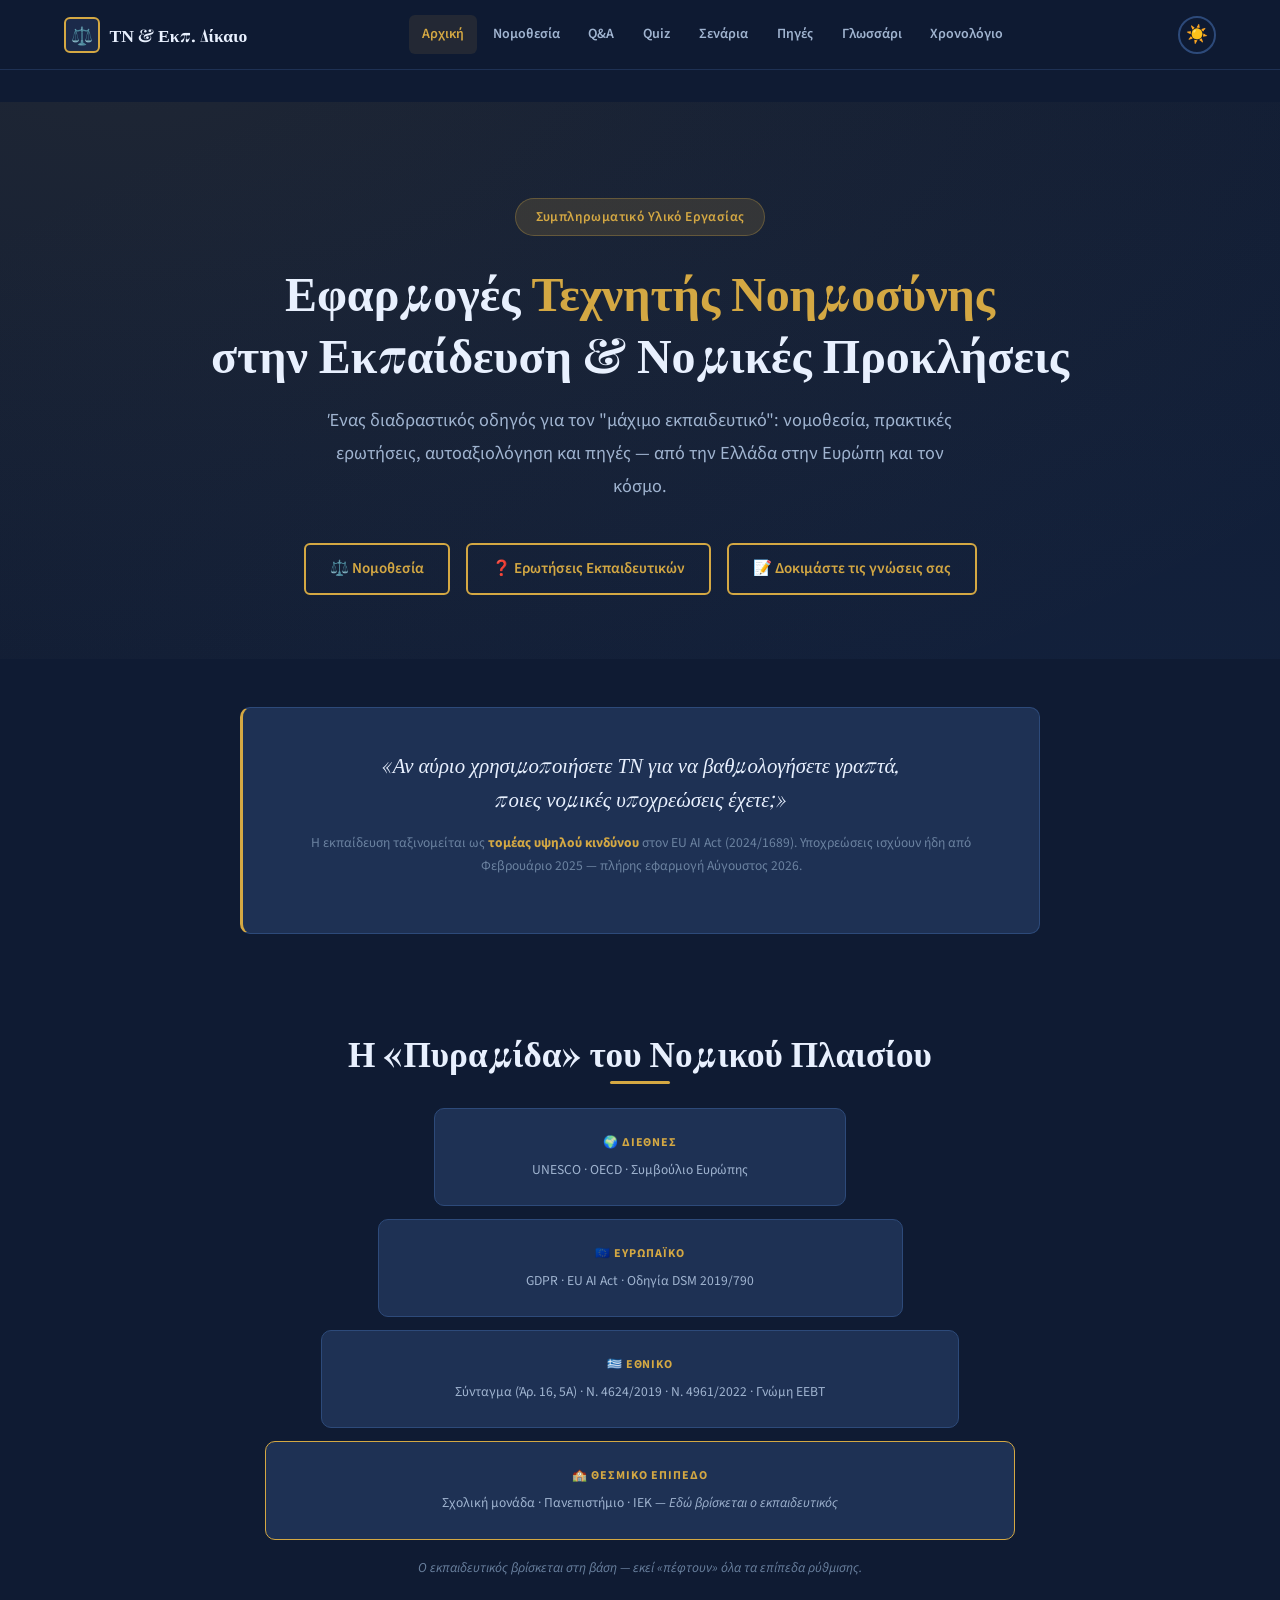
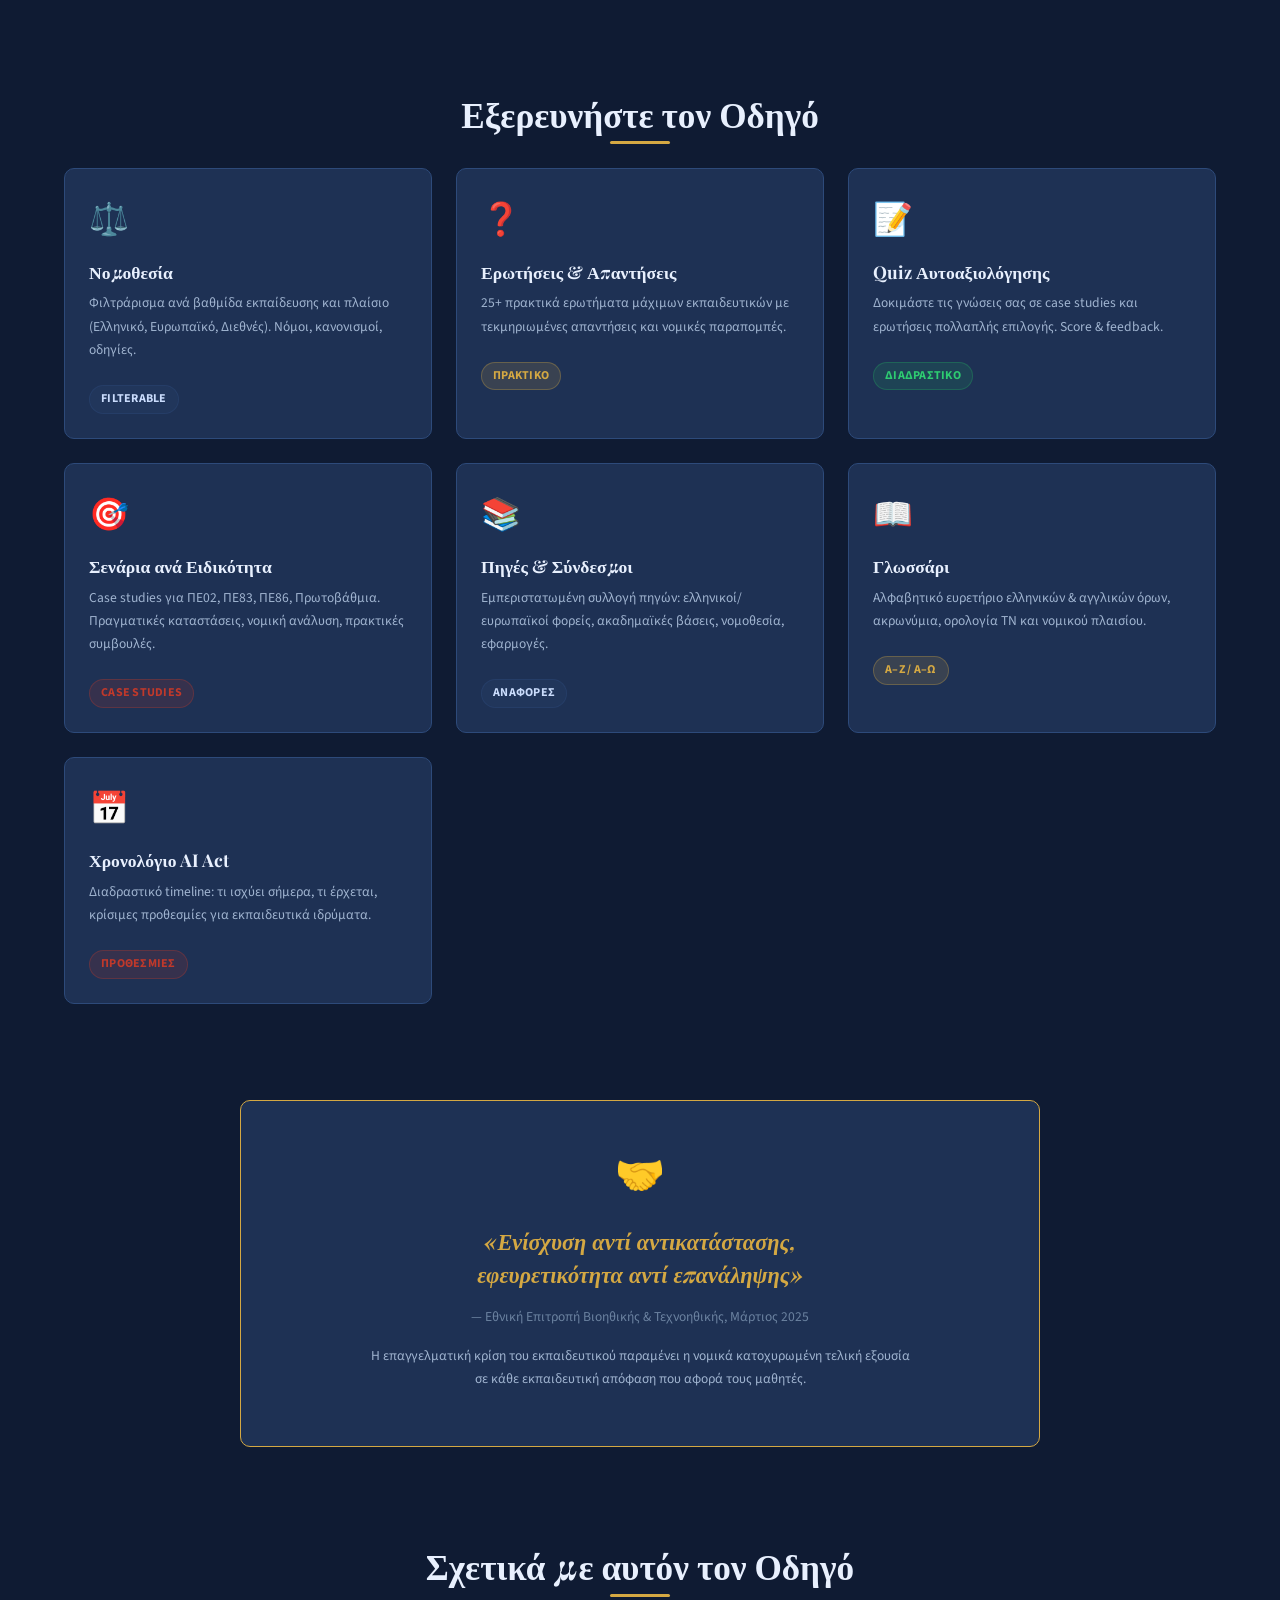
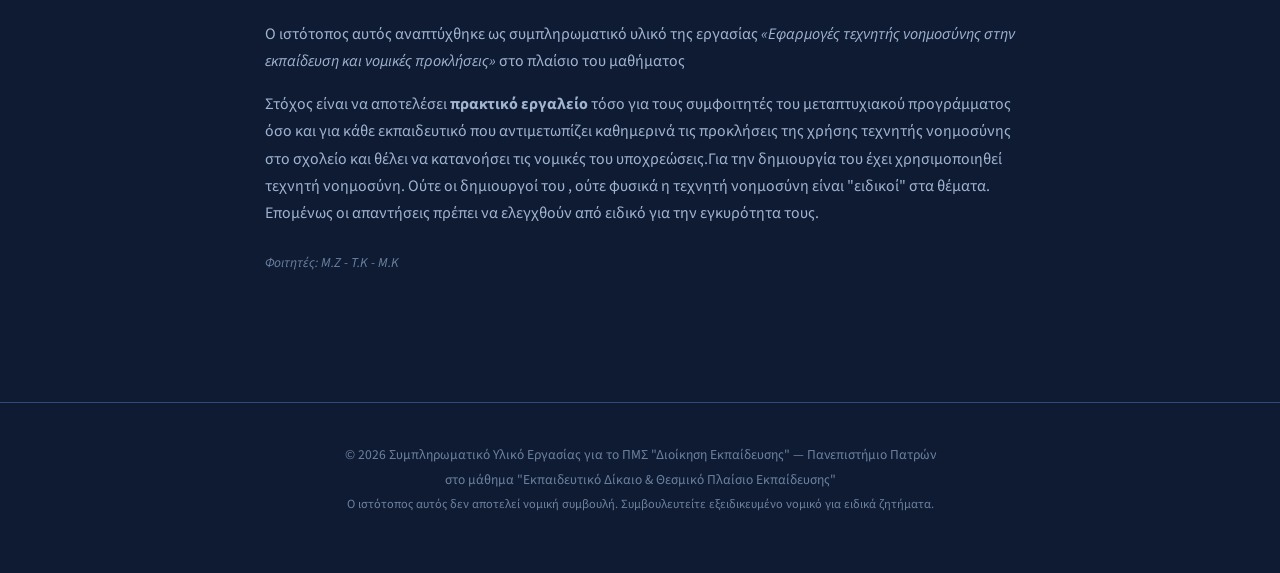
==== commit 017f6568: "update-sch" ====
--- a/index.html
+++ b/index.html
@@ -196,8 +196,8 @@
           <p>
             Ο ιστότοπος αυτός αναπτύχθηκε ως συμπληρωματικό υλικό της εργασίας
             <em>«Εφαρμογές τεχνητής νοημοσύνης στην εκπαίδευση και νομικές προκλήσεις»</em>
-            στο πλαίσιο του μαθήματος <strong>«Εκπαιδευτικό Δίκαιο & Θεσμικό Πλαίσιο Εκπαίδευσης»</strong>
-            του ΠΜΣ Διοίκηση Εκπαίδευσης (Πανεπιστήμιο Πατρών, ακαδημαϊκό έτος 2025-2026).
+            στο πλαίσιο του μαθήματος<!--  <strong>«Εκπαιδευτικό Δίκαιο & Θεσμικό Πλαίσιο Εκπαίδευσης»</strong>
+            του ΠΜΣ Διοίκηση Εκπαίδευσης (Πανεπιστήμιο Πατρών, ακαδημαϊκό έτος 2025-2026). -->
           </p>
           <p>
             Στόχος είναι να αποτελέσει <strong>πρακτικό εργαλείο</strong> τόσο για τους συμφοιτητές του μεταπτυχιακού
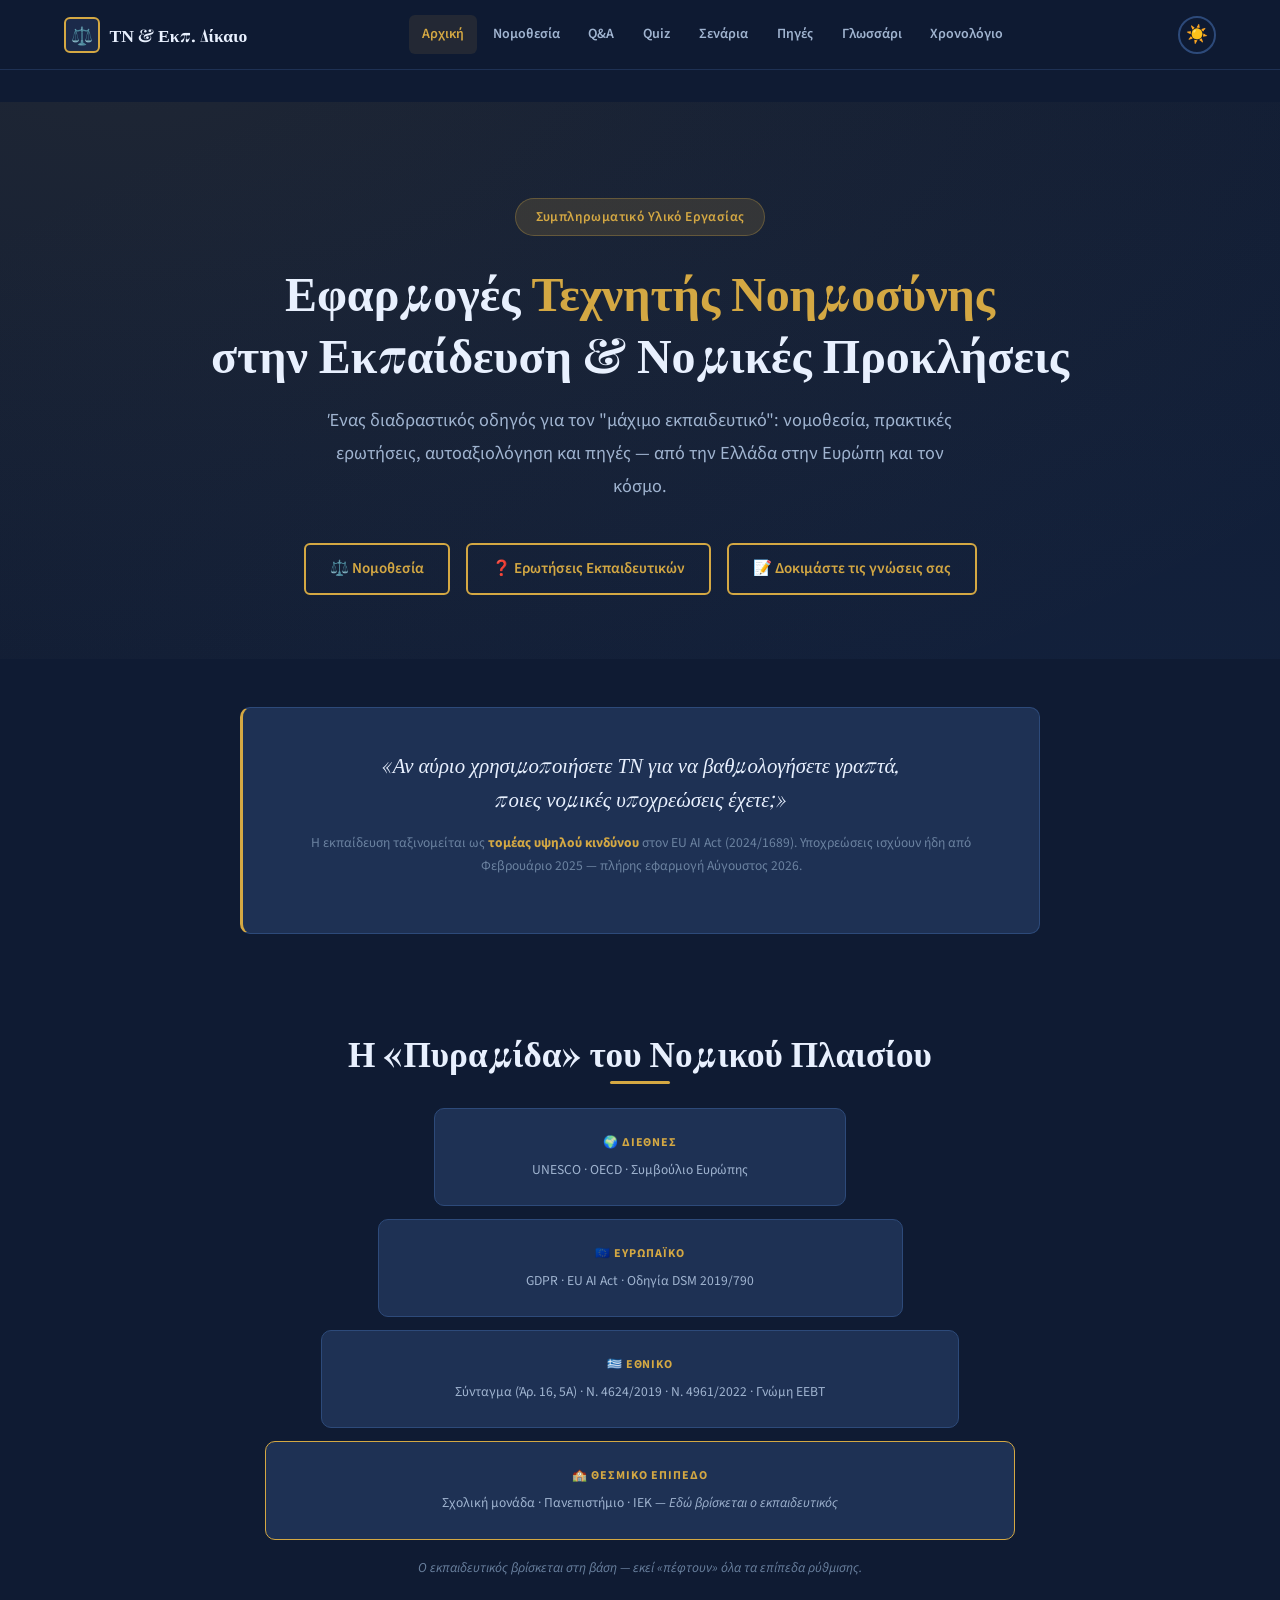
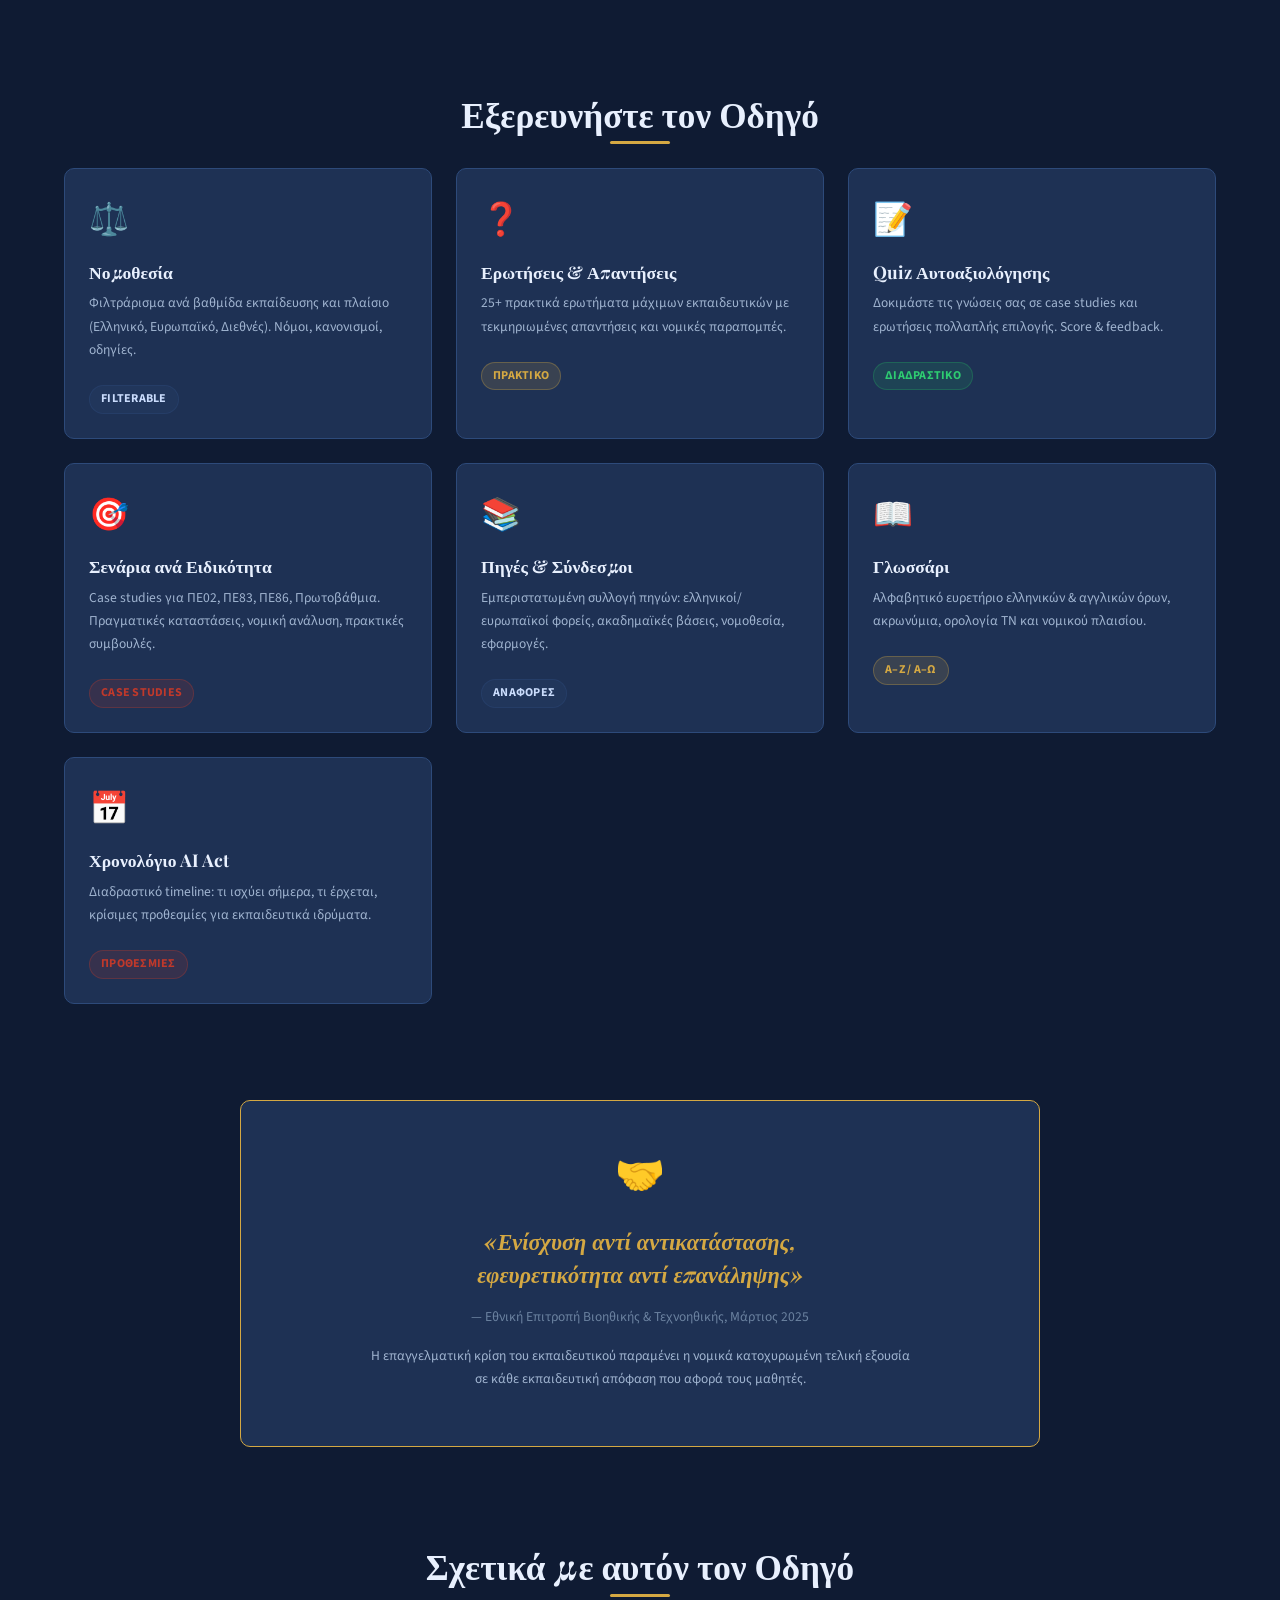
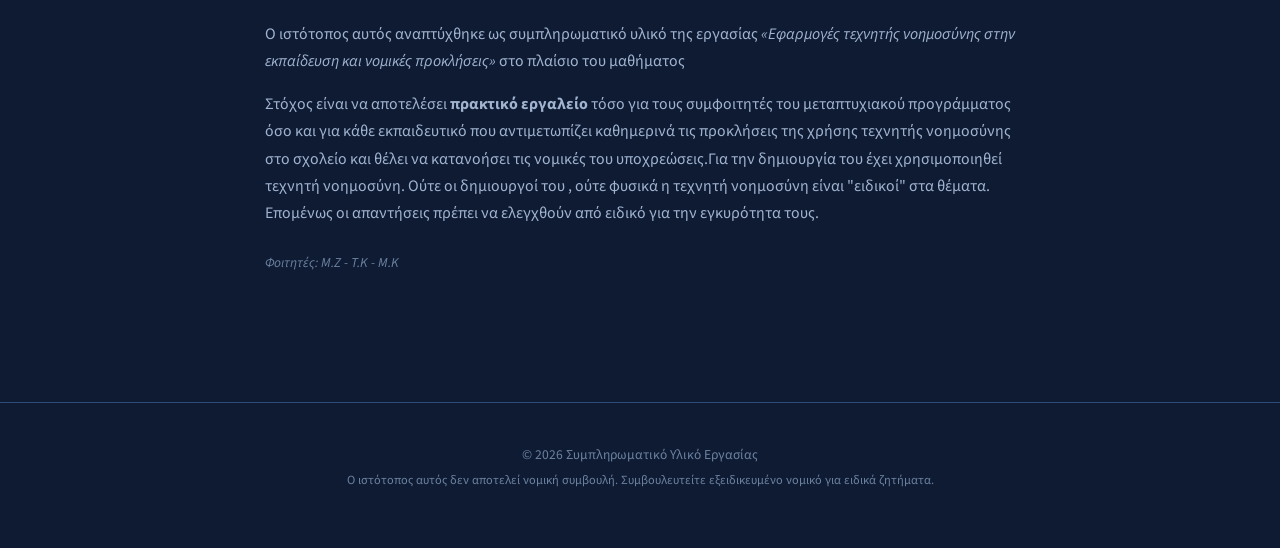
==== commit 16504d55: "st" ====
--- a/index.html
+++ b/index.html
@@ -219,8 +219,8 @@
   <footer class="site-footer">
     <div class="container">
       <p class="footer-text">
-        © 2026 Συμπληρωματικό Υλικό  Εργασίας για το ΠΜΣ "Διοίκηση Εκπαίδευσης" — Πανεπιστήμιο Πατρών<br>
-        στο μάθημα "Εκπαιδευτικό Δίκαιο & Θεσμικό Πλαίσιο Εκπαίδευσης"<br>
+        © 2026 Συμπληρωματικό Υλικό  Εργασίας <br>
+        <!-- στο μάθημα "Εκπαιδευτικό Δίκαιο & Θεσμικό Πλαίσιο Εκπαίδευσης"<br> -->
         <span class="text-xs">Ο ιστότοπος αυτός δεν αποτελεί νομική συμβουλή. Συμβουλευτείτε εξειδικευμένο νομικό για ειδικά ζητήματα.</span>
       </p>
     </div>
